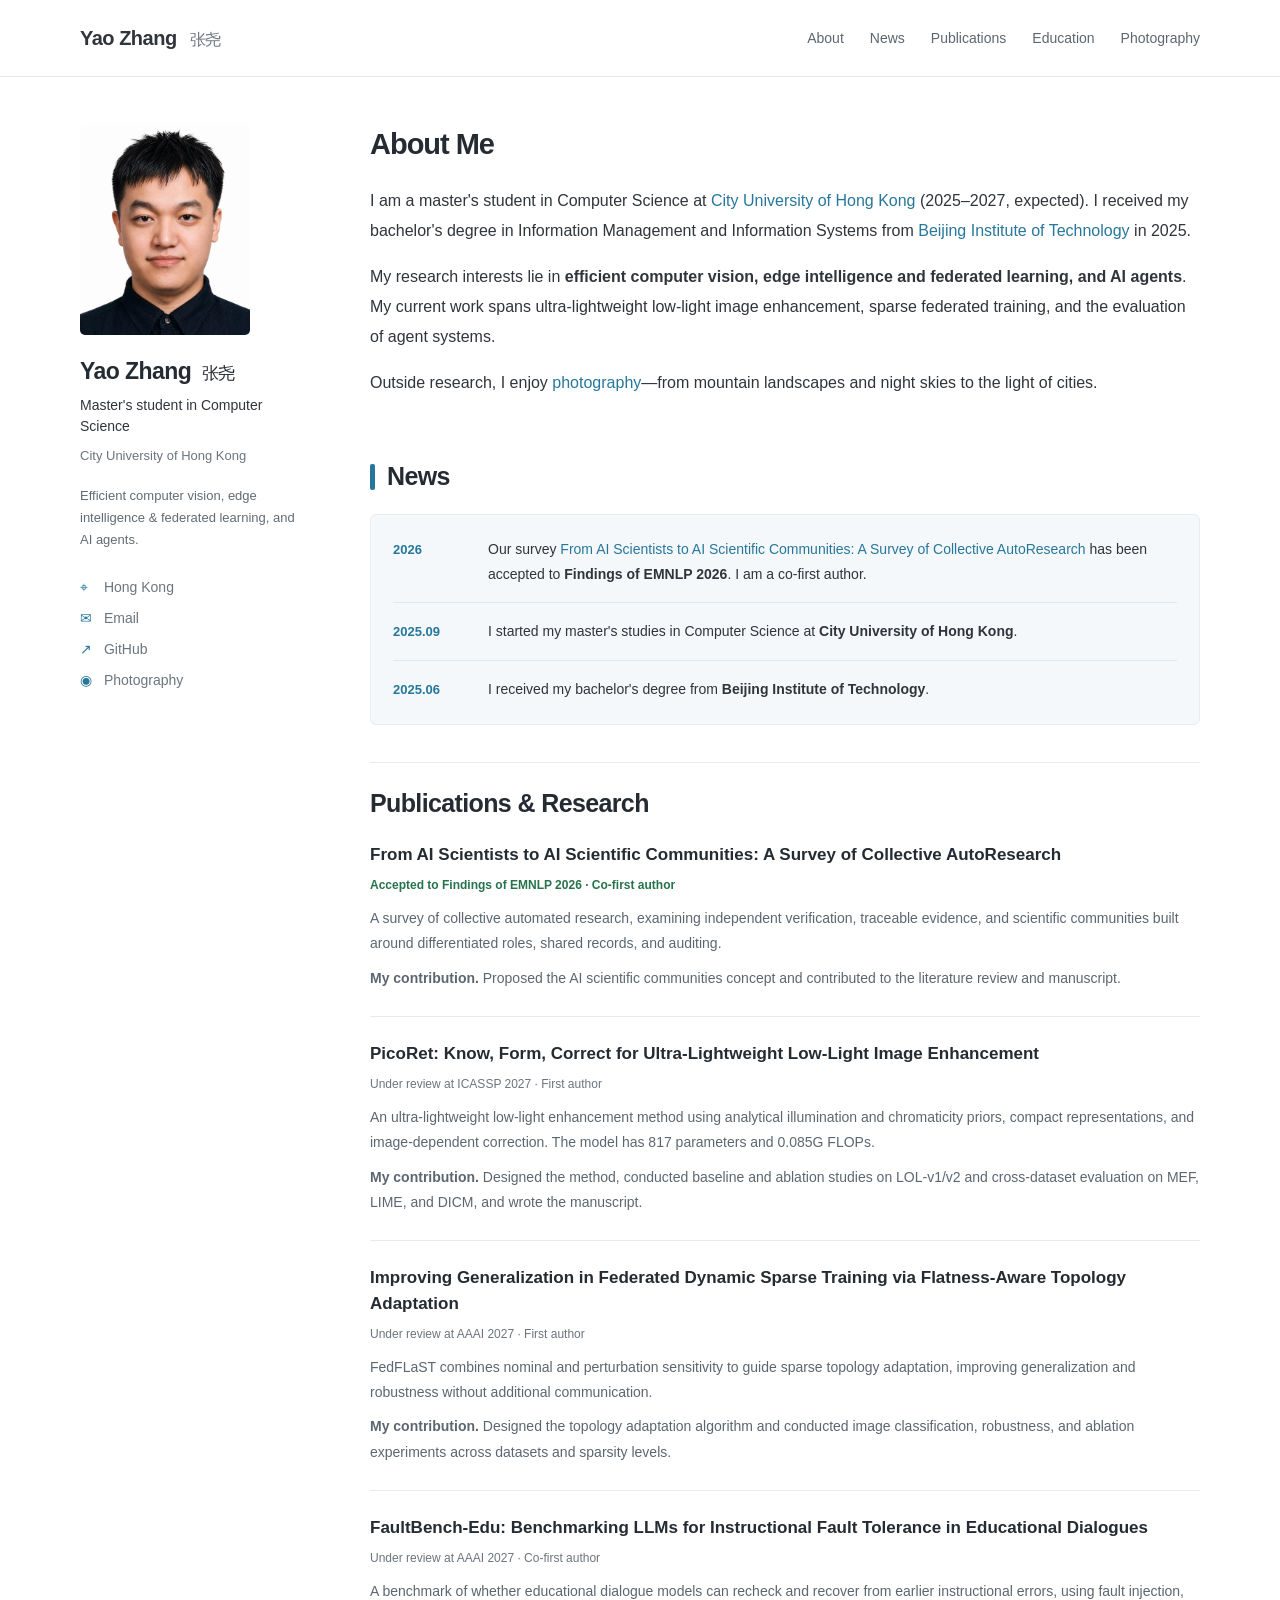
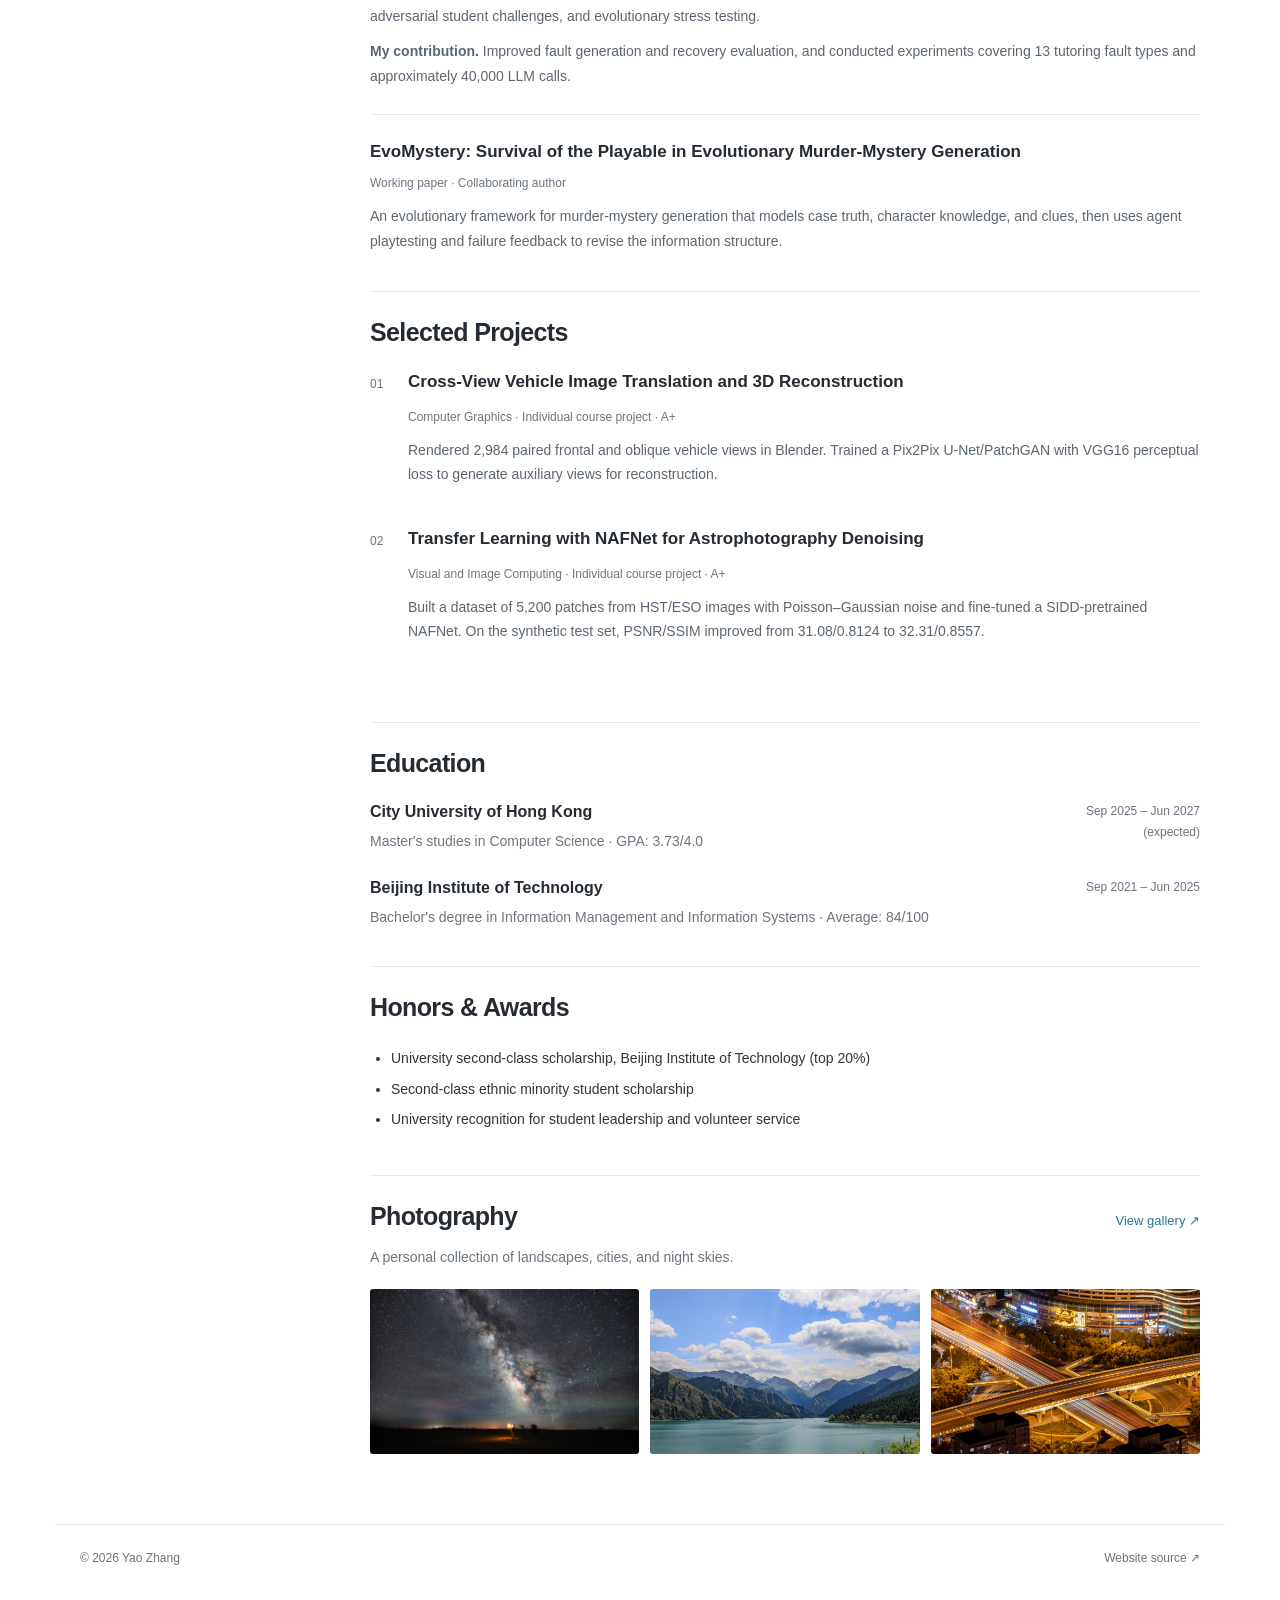
==== index.html @ 2f16b5ec "Add prominent News and academic sidebar layout, replace CV with social photography links" ====
<!DOCTYPE html>
<html lang="en">
<head>
  <meta charset="utf-8">
  <meta name="viewport" content="width=device-width,initial-scale=1">
  <meta name="description" content="Yao Zhang, master's student in Computer Science at City University of Hong Kong. Efficient computer vision, federated learning, and AI agents.">
  <meta name="theme-color" content="#ffffff">
  <title>Homepage · Yao Zhang</title>
  <link rel="icon" href="./assets/favicon.svg" type="image/svg+xml">
  <link rel="stylesheet" href="./assets/css/academic.css">
</head>
<body>
<a class="skip" href="#main">Skip to content</a>
<header class="site-header"><div class="header-inner"><a class="brand" href="./">Yao Zhang <span lang="zh-CN">张尧</span></a><nav aria-label="Main navigation"><a href="#about">About</a><a href="#news">News</a><a href="#publications">Publications</a><a href="#education">Education</a><a href="./photography/">Photography</a></nav></div></header>
<div class="academic-layout">
  <aside class="profile" aria-label="Personal information">
    <a href="./" aria-label="Yao Zhang homepage"><img class="portrait" src="./assets/yao-zhang.webp" alt="Yao Zhang" width="170" height="210"></a>
    <h2>Yao Zhang <span lang="zh-CN">张尧</span></h2>
    <p class="profile-role">Master's student in Computer Science</p>
    <p class="affiliation">City University of Hong Kong</p>
    <p class="profile-interests">Efficient computer vision, edge intelligence &amp; federated learning, and AI agents.</p>
    <ul class="profile-links"><li><span aria-hidden="true">⌖</span> Hong Kong</li><li><a href="mailto:yzhang7755-c@my.cityu.edu.hk"><span aria-hidden="true">✉</span> Email</a></li><li><a href="https://github.com/Chris-yz888"><span aria-hidden="true">↗</span> GitHub</a></li><li><a href="./photography/"><span aria-hidden="true">◉</span> Photography</a></li></ul>
  </aside>
  <main id="main"><section id="about" class="about-section"><h1>About Me</h1>
<p>I am a master's student in Computer Science at <a href="https://www.cityu.edu.hk/">City University of Hong Kong</a> (2025–2027, expected). I received my bachelor's degree in Information Management and Information Systems from <a href="https://english.bit.edu.cn/">Beijing Institute of Technology</a> in 2025.</p>
<p>My research interests lie in <strong>efficient computer vision, edge intelligence and federated learning, and AI agents</strong>. My current work spans ultra-lightweight low-light image enhancement, sparse federated training, and the evaluation of agent systems.</p>
<p>Outside research, I enjoy <a href="./photography/">photography</a>—from mountain landscapes and night skies to the light of cities.</p></section><section id="news" class="content-section news-section" aria-labelledby="news-title">
<h2 id="news-title">News</h2>
<ul class="news-list">
  <li><span class="news-date">2026</span><p>Our survey <a href="#collective-autoresearch">From AI Scientists to AI Scientific Communities: A Survey of Collective AutoResearch</a> has been accepted to <strong>Findings of EMNLP 2026</strong>. I am a co-first author.</p></li>
  <li><time class="news-date" datetime="2025-09">2025.09</time><p>I started my master's studies in Computer Science at <strong>City University of Hong Kong</strong>.</p></li>
  <li><time class="news-date" datetime="2025-06">2025.06</time><p>I received my bachelor's degree from <strong>Beijing Institute of Technology</strong>.</p></li>
</ul></section><section id="publications" class="content-section"><h2>Publications &amp; Research</h2><article class="publication" id="collective-autoresearch"><div><h3>From AI Scientists to AI Scientific Communities: A Survey of Collective AutoResearch</h3><small class="publication-status accepted">Accepted to Findings of EMNLP 2026 · Co-first author</small><p>A survey of collective automated research, examining independent verification, traceable evidence, and scientific communities built around differentiated roles, shared records, and auditing.</p><p><strong>My contribution.</strong> Proposed the AI scientific communities concept and contributed to the literature review and manuscript.</p></div></article><article class="publication"><div><h3>PicoRet: Know, Form, Correct for Ultra-Lightweight Low-Light Image Enhancement</h3><small class="publication-status">Under review at ICASSP 2027 · First author</small><p>An ultra-lightweight low-light enhancement method using analytical illumination and chromaticity priors, compact representations, and image-dependent correction. The model has 817 parameters and 0.085G FLOPs.</p><p><strong>My contribution.</strong> Designed the method, conducted baseline and ablation studies on LOL-v1/v2 and cross-dataset evaluation on MEF, LIME, and DICM, and wrote the manuscript.</p></div></article><article class="publication"><div><h3>Improving Generalization in Federated Dynamic Sparse Training via Flatness-Aware Topology Adaptation</h3><small class="publication-status">Under review at AAAI 2027 · First author</small><p>FedFLaST combines nominal and perturbation sensitivity to guide sparse topology adaptation, improving generalization and robustness without additional communication.</p><p><strong>My contribution.</strong> Designed the topology adaptation algorithm and conducted image classification, robustness, and ablation experiments across datasets and sparsity levels.</p></div></article><article class="publication"><div><h3>FaultBench-Edu: Benchmarking LLMs for Instructional Fault Tolerance in Educational Dialogues</h3><small class="publication-status">Under review at AAAI 2027 · Co-first author</small><p>A benchmark of whether educational dialogue models can recheck and recover from earlier instructional errors, using fault injection, adversarial student challenges, and evolutionary stress testing.</p><p><strong>My contribution.</strong> Improved fault generation and recovery evaluation, and conducted experiments covering 13 tutoring fault types and approximately 40,000 LLM calls.</p></div></article><article class="publication"><div><h3>EvoMystery: Survival of the Playable in Evolutionary Murder-Mystery Generation</h3><small class="publication-status">Working paper · Collaborating author</small><p>An evolutionary framework for murder-mystery generation that models case truth, character knowledge, and clues, then uses agent playtesting and failure feedback to revise the information structure.</p></div></article></section><section id="projects" class="content-section"><h2>Selected Projects</h2><article class="project"><span class="project-index">01</span><div><h3>Cross-View Vehicle Image Translation and 3D Reconstruction</h3><small>Computer Graphics · Individual course project · A+</small><p>Rendered 2,984 paired frontal and oblique vehicle views in Blender. Trained a Pix2Pix U-Net/PatchGAN with VGG16 perceptual loss to generate auxiliary views for reconstruction.</p></div></article><article class="project"><span class="project-index">02</span><div><h3>Transfer Learning with NAFNet for Astrophotography Denoising</h3><small>Visual and Image Computing · Individual course project · A+</small><p>Built a dataset of 5,200 patches from HST/ESO images with Poisson–Gaussian noise and fine-tuned a SIDD-pretrained NAFNet. On the synthetic test set, PSNR/SSIM improved from 31.08/0.8124 to 32.31/0.8557.</p></div></article></section><section id="education" class="content-section"><h2>Education</h2>
<div class="education-entry"><div><h3>City University of Hong Kong</h3><p>Master's studies in Computer Science · GPA: 3.73/4.0</p></div><span>Sep 2025 – Jun 2027<br>(expected)</span></div>
<div class="education-entry"><div><h3>Beijing Institute of Technology</h3><p>Bachelor's degree in Information Management and Information Systems · Average: 84/100</p></div><span>Sep 2021 – Jun 2025</span></div></section>
<section id="honors" class="content-section"><h2>Honors &amp; Awards</h2><ul class="plain-list"><li>University second-class scholarship, Beijing Institute of Technology (top 20%)</li><li>Second-class ethnic minority student scholarship</li><li>University recognition for student leadership and volunteer service</li></ul></section><section class="content-section"><div class="section-heading"><h2>Photography</h2><a href="./photography/">View gallery ↗</a></div><p>A personal collection of landscapes, cities, and night skies.</p><div class="photo-preview"><a href="./photography/"><img src="./assets/photos/selected-01.webp" alt="Milky Way above a dark landscape" loading="lazy"></a><a href="./photography/"><img src="./assets/photos/selected-02.webp" alt="An alpine lake beneath mountain peaks" loading="lazy"></a><a href="./photography/"><img src="./assets/photos/selected-03.webp" alt="Illuminated roads through the city" loading="lazy"></a></div></section></main>
</div>
<footer class="footer"><span>© <span id="year">2026</span> Yao Zhang</span><a href="https://github.com/Chris-yz888/Chris-yz888.github.io">Website source ↗</a></footer>
<script src="./assets/js/main.js" defer></script>
</body></html>
---- assets/css/academic.css ----
:root{--ink:#30343b;--muted:#6c747d;--accent:#26779b;--line:#e7e9ec;--soft:#f5f8fa;--max:1170px}
*{box-sizing:border-box}html{scroll-behavior:smooth;scroll-padding-top:100px}body{margin:0;background:#fff;color:var(--ink);font:16px/1.75 -apple-system,BlinkMacSystemFont,"Segoe UI",Arial,"Microsoft YaHei",sans-serif}a{color:var(--accent);text-decoration:none}a:hover{text-decoration:underline}img{display:block;max-width:100%}button{font:inherit}h1,h2,h3{line-height:1.35;color:#252b32}p{margin:0 0 17px}h1{font-size:29px;letter-spacing:-.035em;margin:0 0 22px}h2{font-size:25px;letter-spacing:-.025em;margin:0 0 21px}h3{font-size:17px;margin:0 0 8px}section[id],article[id]{scroll-margin-top:100px}
.site-header{position:sticky;top:0;z-index:20;background:#fffffff5;border-bottom:1px solid var(--line);backdrop-filter:blur(10px)}.header-inner{max-width:var(--max);margin:auto;min-height:76px;display:flex;align-items:center;justify-content:space-between;gap:24px;padding:12px 25px}.brand{font-size:20px;font-weight:700;letter-spacing:-.025em;color:var(--ink);white-space:nowrap}.brand span{margin-left:8px;font-size:16px;font-weight:400;color:var(--muted)}nav{display:flex;gap:26px;flex-wrap:wrap}nav a{font-size:14px;color:#5e6670;padding:5px 0}nav a:hover,nav a[aria-current]{color:var(--accent)}
.academic-layout{max-width:var(--max);display:grid;grid-template-columns:225px minmax(0,1fr);gap:65px;margin:auto;padding:48px 25px 70px}.profile{align-self:start;position:sticky;top:113px;font-size:14px}.portrait{width:170px;height:210px;object-fit:cover;object-position:center;border-radius:5px;margin-bottom:21px}.profile h2{font-size:23px;margin:0 0 8px}.profile h2 span{font-size:17px;font-weight:400;margin-left:5px}.profile-role{line-height:1.5;margin-bottom:9px}.affiliation{color:var(--muted);font-size:13px;line-height:1.55}.profile-interests{font-size:13px;line-height:1.7;color:#626b74;margin-top:19px}.profile-links{list-style:none;padding:0;margin:21px 0 0;line-height:2.2;color:var(--muted)}.profile-links a{color:inherit}.profile-links a:hover{color:var(--accent)}.profile-links span{display:inline-block;width:20px;color:var(--accent)}main{min-width:0}.about-section{padding-bottom:18px}.about-section p{font-size:16px;line-height:1.85}.content-section{margin-top:37px;padding-top:24px;border-top:1px solid var(--line)}
.news-section{margin-top:19px;border-top:0;padding-top:8px}.news-section h2{display:flex;align-items:center;gap:12px}.news-section h2:before{content:"";width:5px;height:26px;background:var(--accent);border-radius:2px}.news-list{list-style:none;padding:0;margin:0;background:var(--soft);border:1px solid #e7edf1;border-radius:6px;padding:6px 22px}.news-list li{display:grid;grid-template-columns:78px 1fr;gap:17px;padding:16px 0;border-bottom:1px solid #e1e8ed}.news-list li:last-child{border-bottom:0}.news-list p{margin:0;line-height:1.75;font-size:14px}.news-date{font-size:13px;font-weight:650;color:var(--accent);padding-top:2px;font-variant-numeric:tabular-nums}
.publication{padding:0 0 25px;margin:0 0 24px;border-bottom:1px solid var(--line)}.publication:last-child{border:0;margin-bottom:0;padding-bottom:0}.publication h3{font-size:17px;line-height:1.5;font-weight:650;margin-bottom:8px}.publication-status{display:block;font-size:12px;color:var(--muted);margin-bottom:10px}.publication-status.accepted{color:#26734b;font-weight:600}.publication p{font-size:14px;line-height:1.8;margin:0 0 9px;color:#5c6670}.publication p:last-child{margin-bottom:0}.project{padding:0 0 24px;display:grid;grid-template-columns:28px 1fr;gap:10px}.project-index{font-size:12px;color:var(--muted);padding-top:3px}.project small{font-size:12px;color:var(--muted)}.project p{margin-top:8px;font-size:14px;color:#5c6670}.education-entry{display:flex;justify-content:space-between;gap:25px;margin-bottom:24px}.education-entry h3{font-size:16px;margin-bottom:6px}.education-entry p{font-size:14px;color:var(--muted);margin:0}.education-entry>span{font-size:12px;white-space:nowrap;text-align:right;color:var(--muted)}.plain-list{padding-left:21px;font-size:14px}.plain-list li{padding-bottom:6px}.section-heading{display:flex;justify-content:space-between;gap:20px;align-items:baseline}.section-heading>a{font-size:13px;white-space:nowrap}.section-heading h2{margin-bottom:12px}.content-section>p{font-size:14px;color:var(--muted)}.photo-preview{display:grid;grid-template-columns:repeat(3,minmax(0,1fr));gap:11px;margin-top:19px}.photo-preview img{width:100%;height:165px;object-fit:cover;border-radius:3px}.photo-preview a:hover{opacity:.88}.footer{max-width:var(--max);margin:auto;padding:23px 25px 35px;border-top:1px solid var(--line);display:flex;justify-content:space-between;font-size:12px;color:var(--muted)}.footer a{color:inherit}
.eyebrow{font-size:11px!important;letter-spacing:.16em;color:var(--muted);font-weight:600;margin-bottom:14px}.social-profile{background:var(--soft);border:1px solid var(--line);border-radius:6px;padding:22px;margin:13px 0 28px}.social-profile h2{font-size:20px;margin:0 0 7px}.social-profile p{font-size:13px;color:var(--muted);margin-bottom:17px}.social-handles{display:flex;gap:12px;list-style:none;margin:0;padding:0;flex-wrap:wrap}.social-handles li{flex:1;min-width:135px;background:white;border:1px solid var(--line);border-radius:4px;padding:11px 13px;font-size:13px}.social-handles span{display:block;color:var(--muted);font-size:11px}.social-handles strong{font-weight:600}.social-handles a{display:block}.gallery-note{font-size:12px;color:var(--muted);margin-bottom:20px}.masonry{columns:2 220px;column-gap:18px}.gallery-item{break-inside:avoid;display:inline-block;width:100%;vertical-align:top;margin:0 0 24px}.photo-open{border:0;padding:0;background:none;width:100%;cursor:zoom-in;text-align:left;position:relative;overflow:hidden;border-radius:3px}.photo-open img{width:100%;height:auto;transition:transform .25s}.photo-open:hover img{transform:scale(1.02)}.zoom-indicator{position:absolute;right:10px;top:10px;border-radius:50%;background:#ffffffe8;width:28px;height:28px;display:grid;place-items:center;opacity:0}.photo-open:hover .zoom-indicator,.photo-open:focus-visible .zoom-indicator{opacity:1}.gallery-item figcaption{display:flex;flex-direction:column;line-height:1.6;padding-top:6px}.gallery-item figcaption strong{font-size:12px;font-weight:600}.gallery-item figcaption span{font-size:10px;color:var(--muted)}.lightbox{border:0;border-radius:5px;background:#171a1d;padding:40px;max-width:min(96vw,1250px);max-height:95vh;color:#eee}.lightbox::backdrop{background:#0c0e0de8}.lightbox img{width:auto;max-width:100%;max-height:75vh;margin:auto;object-fit:contain}.lightbox-close{position:absolute;top:2px;right:12px;border:0;background:none;color:white;font-size:32px;cursor:pointer}.lightbox-caption{font-size:13px;text-align:center;margin:14px 0 0}.skip{position:absolute;left:-9999px;top:8px;background:white;padding:9px}.skip:focus{left:8px;z-index:50}:focus-visible{outline:2px solid var(--accent);outline-offset:4px}
@media(min-width:1400px){.academic-layout{gap:75px}}@media(max-width:900px){.academic-layout{grid-template-columns:190px minmax(0,1fr);gap:35px}.header-inner{gap:16px}nav{gap:17px}.portrait{width:155px;height:195px}.profile h2{font-size:21px}.profile h2 span{display:block;margin:5px 0 0}.photo-preview img{height:130px}}
@media(max-width:680px){html{scroll-padding-top:135px}.header-inner{padding:14px 20px;display:block}.brand{font-size:19px}nav{gap:18px;margin-top:10px;flex-wrap:nowrap;overflow-x:auto}nav a{font-size:12px;white-space:nowrap}.academic-layout{display:block;padding:27px 20px 45px}.profile{position:static;display:grid;grid-template-columns:95px 1fr;column-gap:19px;margin-bottom:32px;padding-bottom:23px;border-bottom:1px solid var(--line)}.profile>a{grid-column:1;grid-row:1/5}.portrait{width:95px;height:120px;margin:0}.profile h2{grid-column:2;font-size:21px;margin:0 0 4px}.profile h2 span{display:inline;margin-left:5px;font-size:15px}.profile-role{grid-column:2;font-size:12px;margin-bottom:5px}.affiliation{grid-column:2;font-size:12px;margin-bottom:6px}.profile-interests{grid-column:1/-1;margin:16px 0 0}.profile-links{grid-column:1/-1;display:flex;flex-wrap:wrap;gap:5px 18px;margin:12px 0 0;font-size:12px}.profile-links span{width:16px}h1{font-size:25px}h2{font-size:23px}.about-section p{font-size:15px}.news-list{padding:3px 15px}.news-list li{grid-template-columns:61px 1fr;gap:11px}.news-date{font-size:12px}.news-list p{font-size:13px}.content-section{margin-top:29px}.education-entry{display:block}.education-entry>span{display:block;text-align:left;margin-top:7px}.photo-preview{gap:7px}.photo-preview img{height:120px}.masonry{columns:2 135px;column-gap:11px}.gallery-item{margin-bottom:19px}.social-profile{padding:17px}.social-handles{gap:8px}.social-handles li{min-width:125px}.lightbox{padding:33px 10px 18px}.footer{margin:0 20px;padding:20px 0 28px;gap:16px;font-size:11px}}
.social-identity{display:flex;align-items:center;gap:16px;margin-bottom:20px}.social-identity img{width:64px;height:64px;border-radius:50%;border:1px solid var(--line)}.social-identity p{margin-bottom:0}.social-handles .account-id{font-size:11px;overflow-wrap:anywhere;margin:5px 0 12px;color:var(--muted)}.social-handles a{font-size:12px}.copy-account{display:block;background:none;border:0;border-bottom:1px dotted #a7b7c3;color:var(--muted);padding:0;margin-top:6px;cursor:pointer;font-size:11px}.copy-account:hover{color:var(--accent)}.social-profile .copy-status{margin:12px 0 0;font-size:12px;min-height:0}.copy-status:empty{display:none}
@media(prefers-reduced-motion:reduce){html{scroll-behavior:auto}*,*:before,*:after{transition:none!important}}
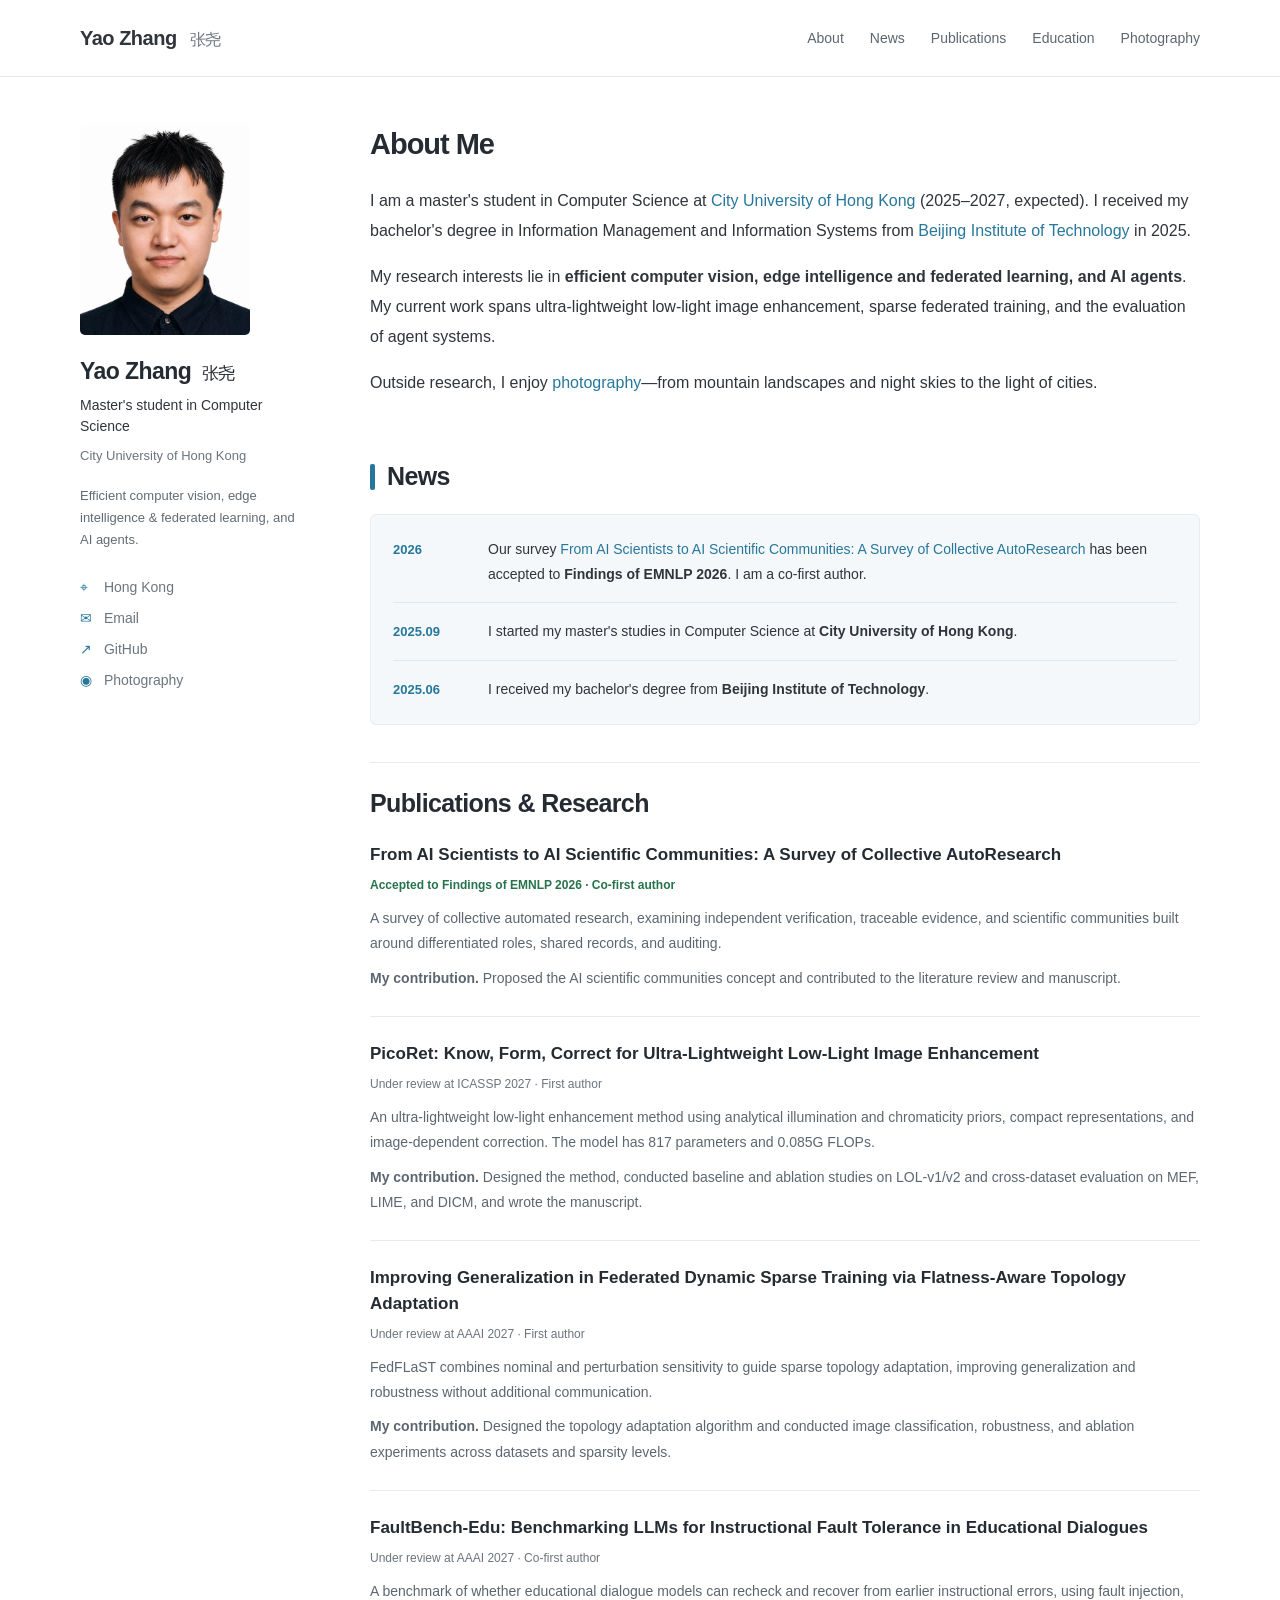
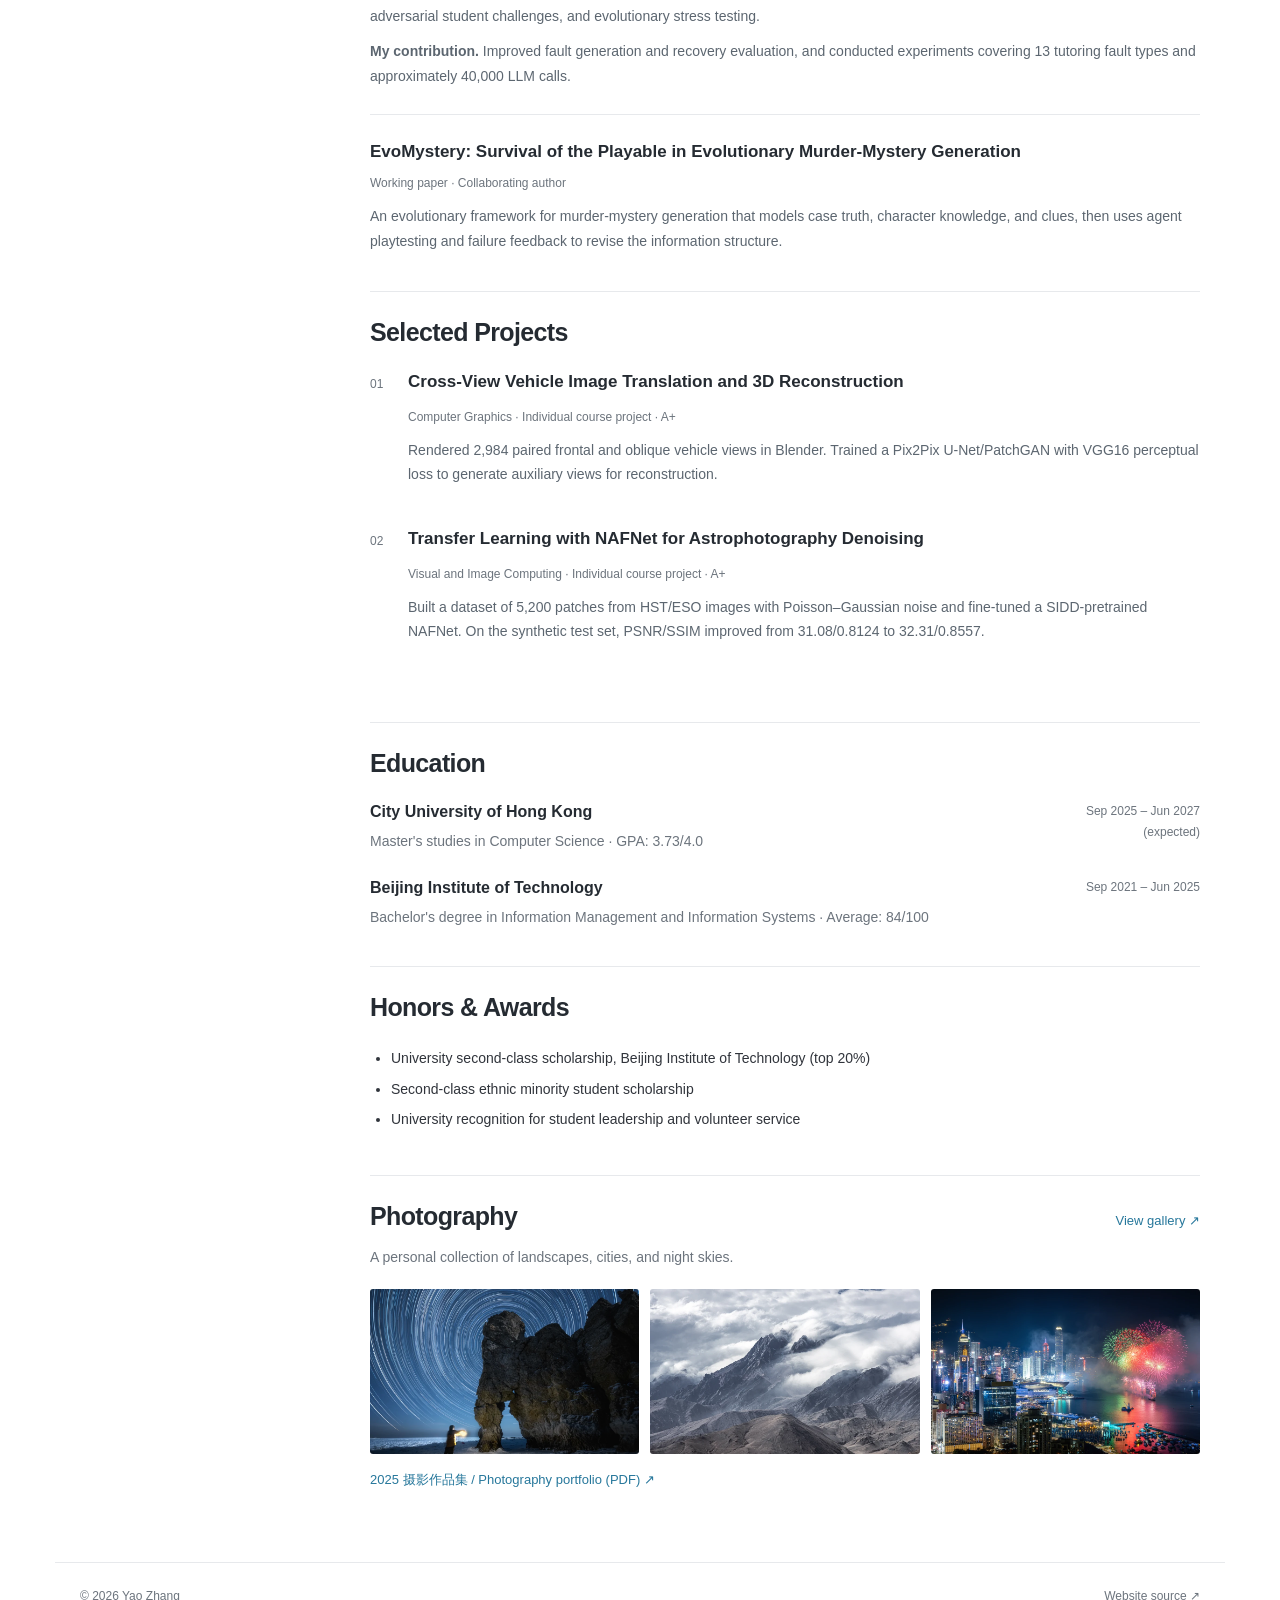
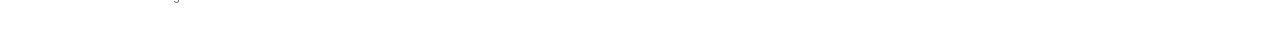
==== commit 68049e32: "Refresh photography with project collection, direct social logo links and 2025 portfolio" ====
--- a/index.html
+++ b/index.html
@@ -1,40 +1,41 @@
 <!DOCTYPE html>
+
 <html lang="en">
 <head>
-  <meta charset="utf-8">
-  <meta name="viewport" content="width=device-width,initial-scale=1">
-  <meta name="description" content="Yao Zhang, master's student in Computer Science at City University of Hong Kong. Efficient computer vision, federated learning, and AI agents.">
-  <meta name="theme-color" content="#ffffff">
-  <title>Homepage · Yao Zhang</title>
-  <link rel="icon" href="./assets/favicon.svg" type="image/svg+xml">
-  <link rel="stylesheet" href="./assets/css/academic.css">
+<meta charset="utf-8"/>
+<meta content="width=device-width,initial-scale=1" name="viewport"/>
+<meta content="Yao Zhang, master's student in Computer Science at City University of Hong Kong. Efficient computer vision, federated learning, and AI agents." name="description"/>
+<meta content="#ffffff" name="theme-color"/>
+<title>Homepage · Yao Zhang</title>
+<link href="./assets/favicon.svg" rel="icon" type="image/svg+xml"/>
+<link href="./assets/css/academic.css" rel="stylesheet"/>
 </head>
 <body>
 <a class="skip" href="#main">Skip to content</a>
 <header class="site-header"><div class="header-inner"><a class="brand" href="./">Yao Zhang <span lang="zh-CN">张尧</span></a><nav aria-label="Main navigation"><a href="#about">About</a><a href="#news">News</a><a href="#publications">Publications</a><a href="#education">Education</a><a href="./photography/">Photography</a></nav></div></header>
 <div class="academic-layout">
-  <aside class="profile" aria-label="Personal information">
-    <a href="./" aria-label="Yao Zhang homepage"><img class="portrait" src="./assets/yao-zhang.webp" alt="Yao Zhang" width="170" height="210"></a>
-    <h2>Yao Zhang <span lang="zh-CN">张尧</span></h2>
-    <p class="profile-role">Master's student in Computer Science</p>
-    <p class="affiliation">City University of Hong Kong</p>
-    <p class="profile-interests">Efficient computer vision, edge intelligence &amp; federated learning, and AI agents.</p>
-    <ul class="profile-links"><li><span aria-hidden="true">⌖</span> Hong Kong</li><li><a href="mailto:yzhang7755-c@my.cityu.edu.hk"><span aria-hidden="true">✉</span> Email</a></li><li><a href="https://github.com/Chris-yz888"><span aria-hidden="true">↗</span> GitHub</a></li><li><a href="./photography/"><span aria-hidden="true">◉</span> Photography</a></li></ul>
-  </aside>
-  <main id="main"><section id="about" class="about-section"><h1>About Me</h1>
+<aside aria-label="Personal information" class="profile">
+<a aria-label="Yao Zhang homepage" href="./"><img alt="Yao Zhang" class="portrait" height="210" src="./assets/yao-zhang.webp" width="170"/></a>
+<h2>Yao Zhang <span lang="zh-CN">张尧</span></h2>
+<p class="profile-role">Master's student in Computer Science</p>
+<p class="affiliation">City University of Hong Kong</p>
+<p class="profile-interests">Efficient computer vision, edge intelligence &amp; federated learning, and AI agents.</p>
+<ul class="profile-links"><li><span aria-hidden="true">⌖</span> Hong Kong</li><li><a href="mailto:yzhang7755-c@my.cityu.edu.hk"><span aria-hidden="true">✉</span> Email</a></li><li><a href="https://github.com/Chris-yz888"><span aria-hidden="true">↗</span> GitHub</a></li><li><a href="./photography/"><span aria-hidden="true">◉</span> Photography</a></li></ul>
+</aside>
+<main id="main"><section class="about-section" id="about"><h1>About Me</h1>
 <p>I am a master's student in Computer Science at <a href="https://www.cityu.edu.hk/">City University of Hong Kong</a> (2025–2027, expected). I received my bachelor's degree in Information Management and Information Systems from <a href="https://english.bit.edu.cn/">Beijing Institute of Technology</a> in 2025.</p>
 <p>My research interests lie in <strong>efficient computer vision, edge intelligence and federated learning, and AI agents</strong>. My current work spans ultra-lightweight low-light image enhancement, sparse federated training, and the evaluation of agent systems.</p>
-<p>Outside research, I enjoy <a href="./photography/">photography</a>—from mountain landscapes and night skies to the light of cities.</p></section><section id="news" class="content-section news-section" aria-labelledby="news-title">
+<p>Outside research, I enjoy <a href="./photography/">photography</a>—from mountain landscapes and night skies to the light of cities.</p></section><section aria-labelledby="news-title" class="content-section news-section" id="news">
 <h2 id="news-title">News</h2>
 <ul class="news-list">
-  <li><span class="news-date">2026</span><p>Our survey <a href="#collective-autoresearch">From AI Scientists to AI Scientific Communities: A Survey of Collective AutoResearch</a> has been accepted to <strong>Findings of EMNLP 2026</strong>. I am a co-first author.</p></li>
-  <li><time class="news-date" datetime="2025-09">2025.09</time><p>I started my master's studies in Computer Science at <strong>City University of Hong Kong</strong>.</p></li>
-  <li><time class="news-date" datetime="2025-06">2025.06</time><p>I received my bachelor's degree from <strong>Beijing Institute of Technology</strong>.</p></li>
-</ul></section><section id="publications" class="content-section"><h2>Publications &amp; Research</h2><article class="publication" id="collective-autoresearch"><div><h3>From AI Scientists to AI Scientific Communities: A Survey of Collective AutoResearch</h3><small class="publication-status accepted">Accepted to Findings of EMNLP 2026 · Co-first author</small><p>A survey of collective automated research, examining independent verification, traceable evidence, and scientific communities built around differentiated roles, shared records, and auditing.</p><p><strong>My contribution.</strong> Proposed the AI scientific communities concept and contributed to the literature review and manuscript.</p></div></article><article class="publication"><div><h3>PicoRet: Know, Form, Correct for Ultra-Lightweight Low-Light Image Enhancement</h3><small class="publication-status">Under review at ICASSP 2027 · First author</small><p>An ultra-lightweight low-light enhancement method using analytical illumination and chromaticity priors, compact representations, and image-dependent correction. The model has 817 parameters and 0.085G FLOPs.</p><p><strong>My contribution.</strong> Designed the method, conducted baseline and ablation studies on LOL-v1/v2 and cross-dataset evaluation on MEF, LIME, and DICM, and wrote the manuscript.</p></div></article><article class="publication"><div><h3>Improving Generalization in Federated Dynamic Sparse Training via Flatness-Aware Topology Adaptation</h3><small class="publication-status">Under review at AAAI 2027 · First author</small><p>FedFLaST combines nominal and perturbation sensitivity to guide sparse topology adaptation, improving generalization and robustness without additional communication.</p><p><strong>My contribution.</strong> Designed the topology adaptation algorithm and conducted image classification, robustness, and ablation experiments across datasets and sparsity levels.</p></div></article><article class="publication"><div><h3>FaultBench-Edu: Benchmarking LLMs for Instructional Fault Tolerance in Educational Dialogues</h3><small class="publication-status">Under review at AAAI 2027 · Co-first author</small><p>A benchmark of whether educational dialogue models can recheck and recover from earlier instructional errors, using fault injection, adversarial student challenges, and evolutionary stress testing.</p><p><strong>My contribution.</strong> Improved fault generation and recovery evaluation, and conducted experiments covering 13 tutoring fault types and approximately 40,000 LLM calls.</p></div></article><article class="publication"><div><h3>EvoMystery: Survival of the Playable in Evolutionary Murder-Mystery Generation</h3><small class="publication-status">Working paper · Collaborating author</small><p>An evolutionary framework for murder-mystery generation that models case truth, character knowledge, and clues, then uses agent playtesting and failure feedback to revise the information structure.</p></div></article></section><section id="projects" class="content-section"><h2>Selected Projects</h2><article class="project"><span class="project-index">01</span><div><h3>Cross-View Vehicle Image Translation and 3D Reconstruction</h3><small>Computer Graphics · Individual course project · A+</small><p>Rendered 2,984 paired frontal and oblique vehicle views in Blender. Trained a Pix2Pix U-Net/PatchGAN with VGG16 perceptual loss to generate auxiliary views for reconstruction.</p></div></article><article class="project"><span class="project-index">02</span><div><h3>Transfer Learning with NAFNet for Astrophotography Denoising</h3><small>Visual and Image Computing · Individual course project · A+</small><p>Built a dataset of 5,200 patches from HST/ESO images with Poisson–Gaussian noise and fine-tuned a SIDD-pretrained NAFNet. On the synthetic test set, PSNR/SSIM improved from 31.08/0.8124 to 32.31/0.8557.</p></div></article></section><section id="education" class="content-section"><h2>Education</h2>
-<div class="education-entry"><div><h3>City University of Hong Kong</h3><p>Master's studies in Computer Science · GPA: 3.73/4.0</p></div><span>Sep 2025 – Jun 2027<br>(expected)</span></div>
+<li><span class="news-date">2026</span><p>Our survey <a href="#collective-autoresearch">From AI Scientists to AI Scientific Communities: A Survey of Collective AutoResearch</a> has been accepted to <strong>Findings of EMNLP 2026</strong>. I am a co-first author.</p></li>
+<li><time class="news-date" datetime="2025-09">2025.09</time><p>I started my master's studies in Computer Science at <strong>City University of Hong Kong</strong>.</p></li>
+<li><time class="news-date" datetime="2025-06">2025.06</time><p>I received my bachelor's degree from <strong>Beijing Institute of Technology</strong>.</p></li>
+</ul></section><section class="content-section" id="publications"><h2>Publications &amp; Research</h2><article class="publication" id="collective-autoresearch"><div><h3>From AI Scientists to AI Scientific Communities: A Survey of Collective AutoResearch</h3><small class="publication-status accepted">Accepted to Findings of EMNLP 2026 · Co-first author</small><p>A survey of collective automated research, examining independent verification, traceable evidence, and scientific communities built around differentiated roles, shared records, and auditing.</p><p><strong>My contribution.</strong> Proposed the AI scientific communities concept and contributed to the literature review and manuscript.</p></div></article><article class="publication"><div><h3>PicoRet: Know, Form, Correct for Ultra-Lightweight Low-Light Image Enhancement</h3><small class="publication-status">Under review at ICASSP 2027 · First author</small><p>An ultra-lightweight low-light enhancement method using analytical illumination and chromaticity priors, compact representations, and image-dependent correction. The model has 817 parameters and 0.085G FLOPs.</p><p><strong>My contribution.</strong> Designed the method, conducted baseline and ablation studies on LOL-v1/v2 and cross-dataset evaluation on MEF, LIME, and DICM, and wrote the manuscript.</p></div></article><article class="publication"><div><h3>Improving Generalization in Federated Dynamic Sparse Training via Flatness-Aware Topology Adaptation</h3><small class="publication-status">Under review at AAAI 2027 · First author</small><p>FedFLaST combines nominal and perturbation sensitivity to guide sparse topology adaptation, improving generalization and robustness without additional communication.</p><p><strong>My contribution.</strong> Designed the topology adaptation algorithm and conducted image classification, robustness, and ablation experiments across datasets and sparsity levels.</p></div></article><article class="publication"><div><h3>FaultBench-Edu: Benchmarking LLMs for Instructional Fault Tolerance in Educational Dialogues</h3><small class="publication-status">Under review at AAAI 2027 · Co-first author</small><p>A benchmark of whether educational dialogue models can recheck and recover from earlier instructional errors, using fault injection, adversarial student challenges, and evolutionary stress testing.</p><p><strong>My contribution.</strong> Improved fault generation and recovery evaluation, and conducted experiments covering 13 tutoring fault types and approximately 40,000 LLM calls.</p></div></article><article class="publication"><div><h3>EvoMystery: Survival of the Playable in Evolutionary Murder-Mystery Generation</h3><small class="publication-status">Working paper · Collaborating author</small><p>An evolutionary framework for murder-mystery generation that models case truth, character knowledge, and clues, then uses agent playtesting and failure feedback to revise the information structure.</p></div></article></section><section class="content-section" id="projects"><h2>Selected Projects</h2><article class="project"><span class="project-index">01</span><div><h3>Cross-View Vehicle Image Translation and 3D Reconstruction</h3><small>Computer Graphics · Individual course project · A+</small><p>Rendered 2,984 paired frontal and oblique vehicle views in Blender. Trained a Pix2Pix U-Net/PatchGAN with VGG16 perceptual loss to generate auxiliary views for reconstruction.</p></div></article><article class="project"><span class="project-index">02</span><div><h3>Transfer Learning with NAFNet for Astrophotography Denoising</h3><small>Visual and Image Computing · Individual course project · A+</small><p>Built a dataset of 5,200 patches from HST/ESO images with Poisson–Gaussian noise and fine-tuned a SIDD-pretrained NAFNet. On the synthetic test set, PSNR/SSIM improved from 31.08/0.8124 to 32.31/0.8557.</p></div></article></section><section class="content-section" id="education"><h2>Education</h2>
+<div class="education-entry"><div><h3>City University of Hong Kong</h3><p>Master's studies in Computer Science · GPA: 3.73/4.0</p></div><span>Sep 2025 – Jun 2027<br/>(expected)</span></div>
 <div class="education-entry"><div><h3>Beijing Institute of Technology</h3><p>Bachelor's degree in Information Management and Information Systems · Average: 84/100</p></div><span>Sep 2021 – Jun 2025</span></div></section>
-<section id="honors" class="content-section"><h2>Honors &amp; Awards</h2><ul class="plain-list"><li>University second-class scholarship, Beijing Institute of Technology (top 20%)</li><li>Second-class ethnic minority student scholarship</li><li>University recognition for student leadership and volunteer service</li></ul></section><section class="content-section"><div class="section-heading"><h2>Photography</h2><a href="./photography/">View gallery ↗</a></div><p>A personal collection of landscapes, cities, and night skies.</p><div class="photo-preview"><a href="./photography/"><img src="./assets/photos/selected-01.webp" alt="Milky Way above a dark landscape" loading="lazy"></a><a href="./photography/"><img src="./assets/photos/selected-02.webp" alt="An alpine lake beneath mountain peaks" loading="lazy"></a><a href="./photography/"><img src="./assets/photos/selected-03.webp" alt="Illuminated roads through the city" loading="lazy"></a></div></section></main>
+<section class="content-section" id="honors"><h2>Honors &amp; Awards</h2><ul class="plain-list"><li>University second-class scholarship, Beijing Institute of Technology (top 20%)</li><li>Second-class ethnic minority student scholarship</li><li>University recognition for student leadership and volunteer service</li></ul></section><section class="content-section"><div class="section-heading"><h2>Photography</h2><a href="./photography/">View gallery ↗</a></div><p>A personal collection of landscapes, cities, and night skies.</p><div class="photo-preview"><a href="./photography/"><img alt="Star trails above a rock formation and a photographer" loading="lazy" src="./assets/photos/project-02-thumb.webp"/></a><a href="./photography/"><img alt="Clouds winding between sharp mountain peaks" loading="lazy" src="./assets/photos/project-04-thumb.webp"/></a><a href="./photography/"><img alt="Fireworks lighting up the city waterfront" loading="lazy" src="./assets/photos/project-06-thumb.webp"/></a></div><p class="portfolio-home"><a href="./assets/Yao-Zhang-Photography-2025.pdf" rel="noopener noreferrer" target="_blank">2025 摄影作品集 / Photography portfolio (PDF) ↗</a></p></section></main>
 </div>
 <footer class="footer"><span>© <span id="year">2026</span> Yao Zhang</span><a href="https://github.com/Chris-yz888/Chris-yz888.github.io">Website source ↗</a></footer>
-<script src="./assets/js/main.js" defer></script>
+<script defer="" src="./assets/js/main.js"></script>
 </body></html>
--- a/assets/css/academic.css
+++ b/assets/css/academic.css
@@ -8,4 +8,6 @@
 @media(min-width:1400px){.academic-layout{gap:75px}}@media(max-width:900px){.academic-layout{grid-template-columns:190px minmax(0,1fr);gap:35px}.header-inner{gap:16px}nav{gap:17px}.portrait{width:155px;height:195px}.profile h2{font-size:21px}.profile h2 span{display:block;margin:5px 0 0}.photo-preview img{height:130px}}
 @media(max-width:680px){html{scroll-padding-top:135px}.header-inner{padding:14px 20px;display:block}.brand{font-size:19px}nav{gap:18px;margin-top:10px;flex-wrap:nowrap;overflow-x:auto}nav a{font-size:12px;white-space:nowrap}.academic-layout{display:block;padding:27px 20px 45px}.profile{position:static;display:grid;grid-template-columns:95px 1fr;column-gap:19px;margin-bottom:32px;padding-bottom:23px;border-bottom:1px solid var(--line)}.profile>a{grid-column:1;grid-row:1/5}.portrait{width:95px;height:120px;margin:0}.profile h2{grid-column:2;font-size:21px;margin:0 0 4px}.profile h2 span{display:inline;margin-left:5px;font-size:15px}.profile-role{grid-column:2;font-size:12px;margin-bottom:5px}.affiliation{grid-column:2;font-size:12px;margin-bottom:6px}.profile-interests{grid-column:1/-1;margin:16px 0 0}.profile-links{grid-column:1/-1;display:flex;flex-wrap:wrap;gap:5px 18px;margin:12px 0 0;font-size:12px}.profile-links span{width:16px}h1{font-size:25px}h2{font-size:23px}.about-section p{font-size:15px}.news-list{padding:3px 15px}.news-list li{grid-template-columns:61px 1fr;gap:11px}.news-date{font-size:12px}.news-list p{font-size:13px}.content-section{margin-top:29px}.education-entry{display:block}.education-entry>span{display:block;text-align:left;margin-top:7px}.photo-preview{gap:7px}.photo-preview img{height:120px}.masonry{columns:2 135px;column-gap:11px}.gallery-item{margin-bottom:19px}.social-profile{padding:17px}.social-handles{gap:8px}.social-handles li{min-width:125px}.lightbox{padding:33px 10px 18px}.footer{margin:0 20px;padding:20px 0 28px;gap:16px;font-size:11px}}
 .social-identity{display:flex;align-items:center;gap:16px;margin-bottom:20px}.social-identity img{width:64px;height:64px;border-radius:50%;border:1px solid var(--line)}.social-identity p{margin-bottom:0}.social-handles .account-id{font-size:11px;overflow-wrap:anywhere;margin:5px 0 12px;color:var(--muted)}.social-handles a{font-size:12px}.copy-account{display:block;background:none;border:0;border-bottom:1px dotted #a7b7c3;color:var(--muted);padding:0;margin-top:6px;cursor:pointer;font-size:11px}.copy-account:hover{color:var(--accent)}.social-profile .copy-status{margin:12px 0 0;font-size:12px;min-height:0}.copy-status:empty{display:none}
+.social-platform-links{display:flex;flex-wrap:wrap;gap:12px}.social-platform-links>a{display:flex;align-items:center;gap:11px;flex:1;min-width:155px;padding:14px 16px;background:white;border:1px solid var(--line);border-radius:5px;color:var(--ink);font-size:14px;transition:border-color .2s,background .2s}.social-platform-links>a:hover{border-color:#bdcbd5;background:#fbfdff;text-decoration:none}.social-platform-links img{width:25px;height:25px;object-fit:contain}.external-arrow{margin-left:auto;color:var(--muted);font-size:16px}.portfolio-link{display:inline-flex;align-items:center;gap:12px;padding:14px 19px;margin:7px 0 15px;border:1px solid #cbdbe5;border-radius:5px;background:var(--soft)}.portfolio-link:hover{background:#eaf2f7;text-decoration:none}.portfolio-link>span{display:flex;flex-direction:column;gap:2px}.portfolio-link strong{font-size:15px;font-weight:600}.portfolio-link>span>span{font-size:11px;color:var(--muted)}.portfolio-home{margin:15px 0 0!important;font-size:13px!important}
+@media(max-width:680px){.social-platform-links{gap:8px}.social-platform-links>a{min-width:125px;padding:12px;font-size:13px}.social-platform-links img{width:23px;height:23px}.portfolio-link{margin-bottom:5px}}
 @media(prefers-reduced-motion:reduce){html{scroll-behavior:auto}*,*:before,*:after{transition:none!important}}
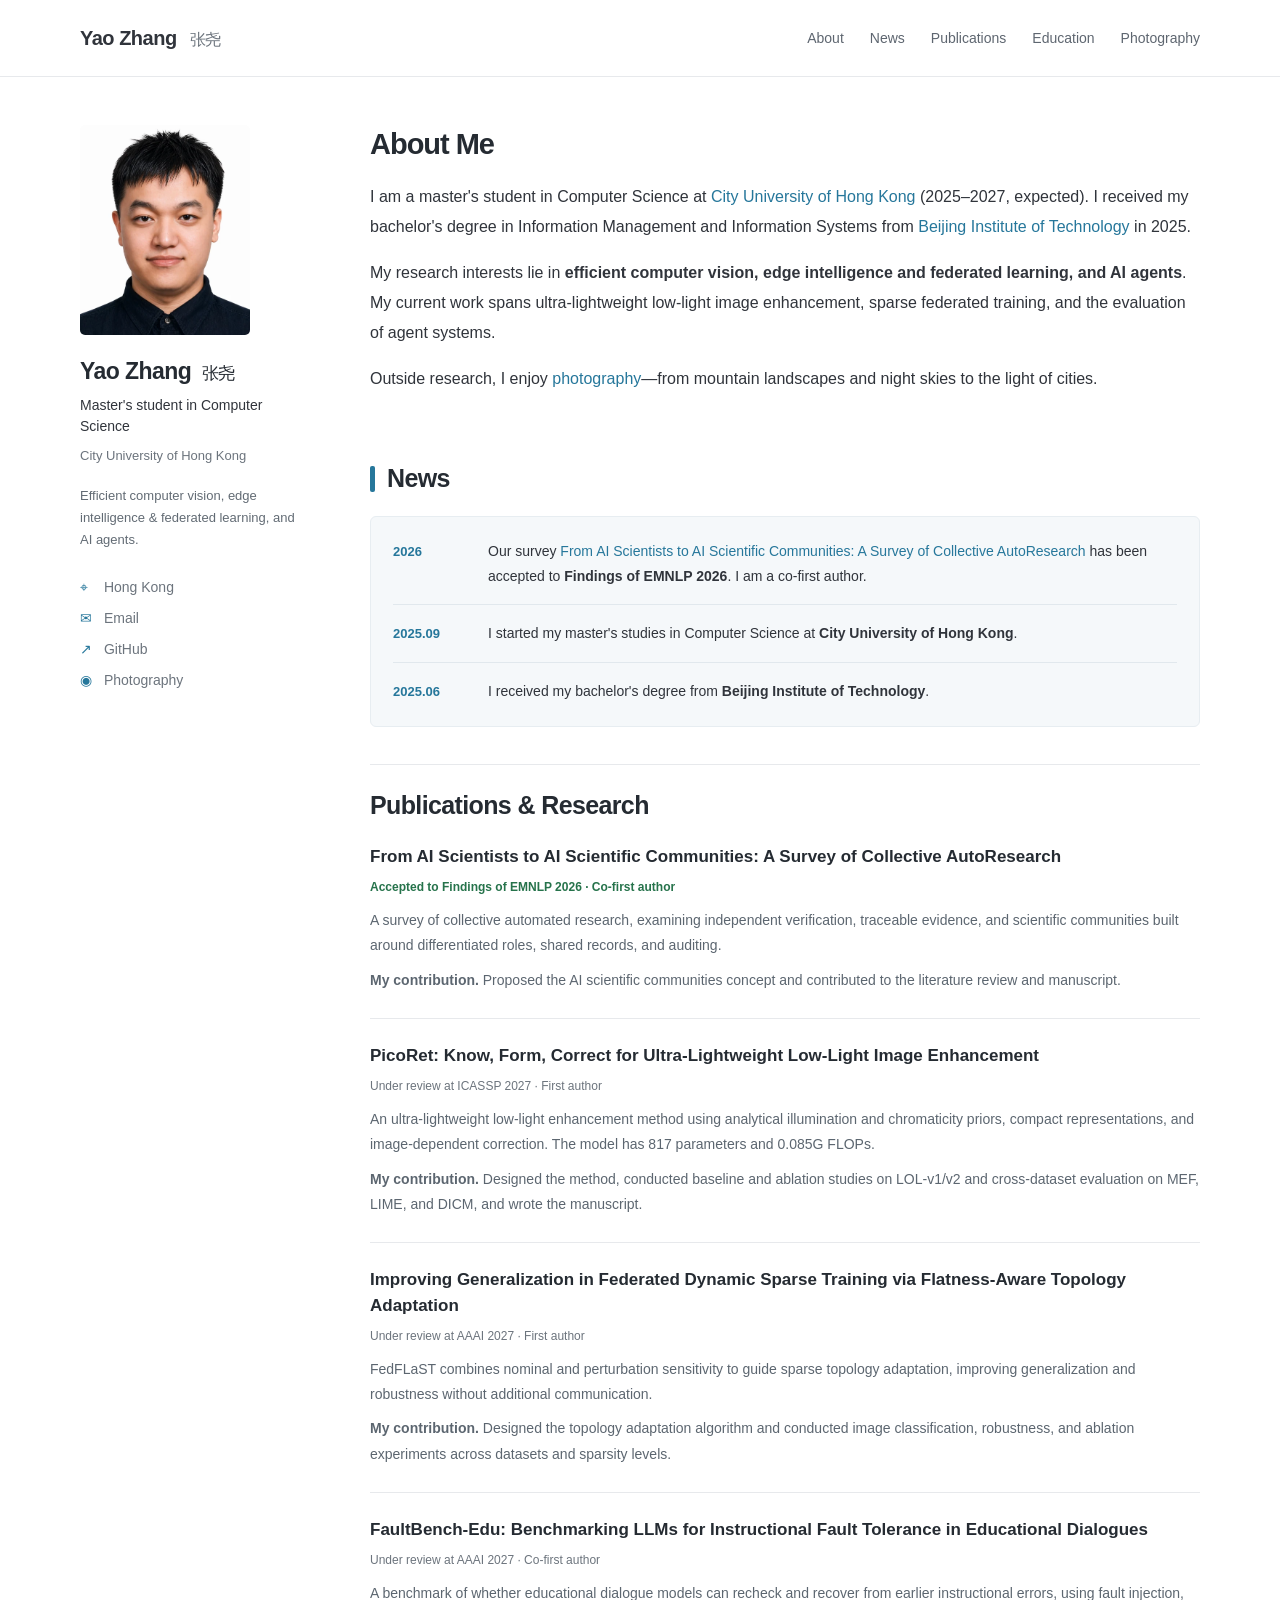
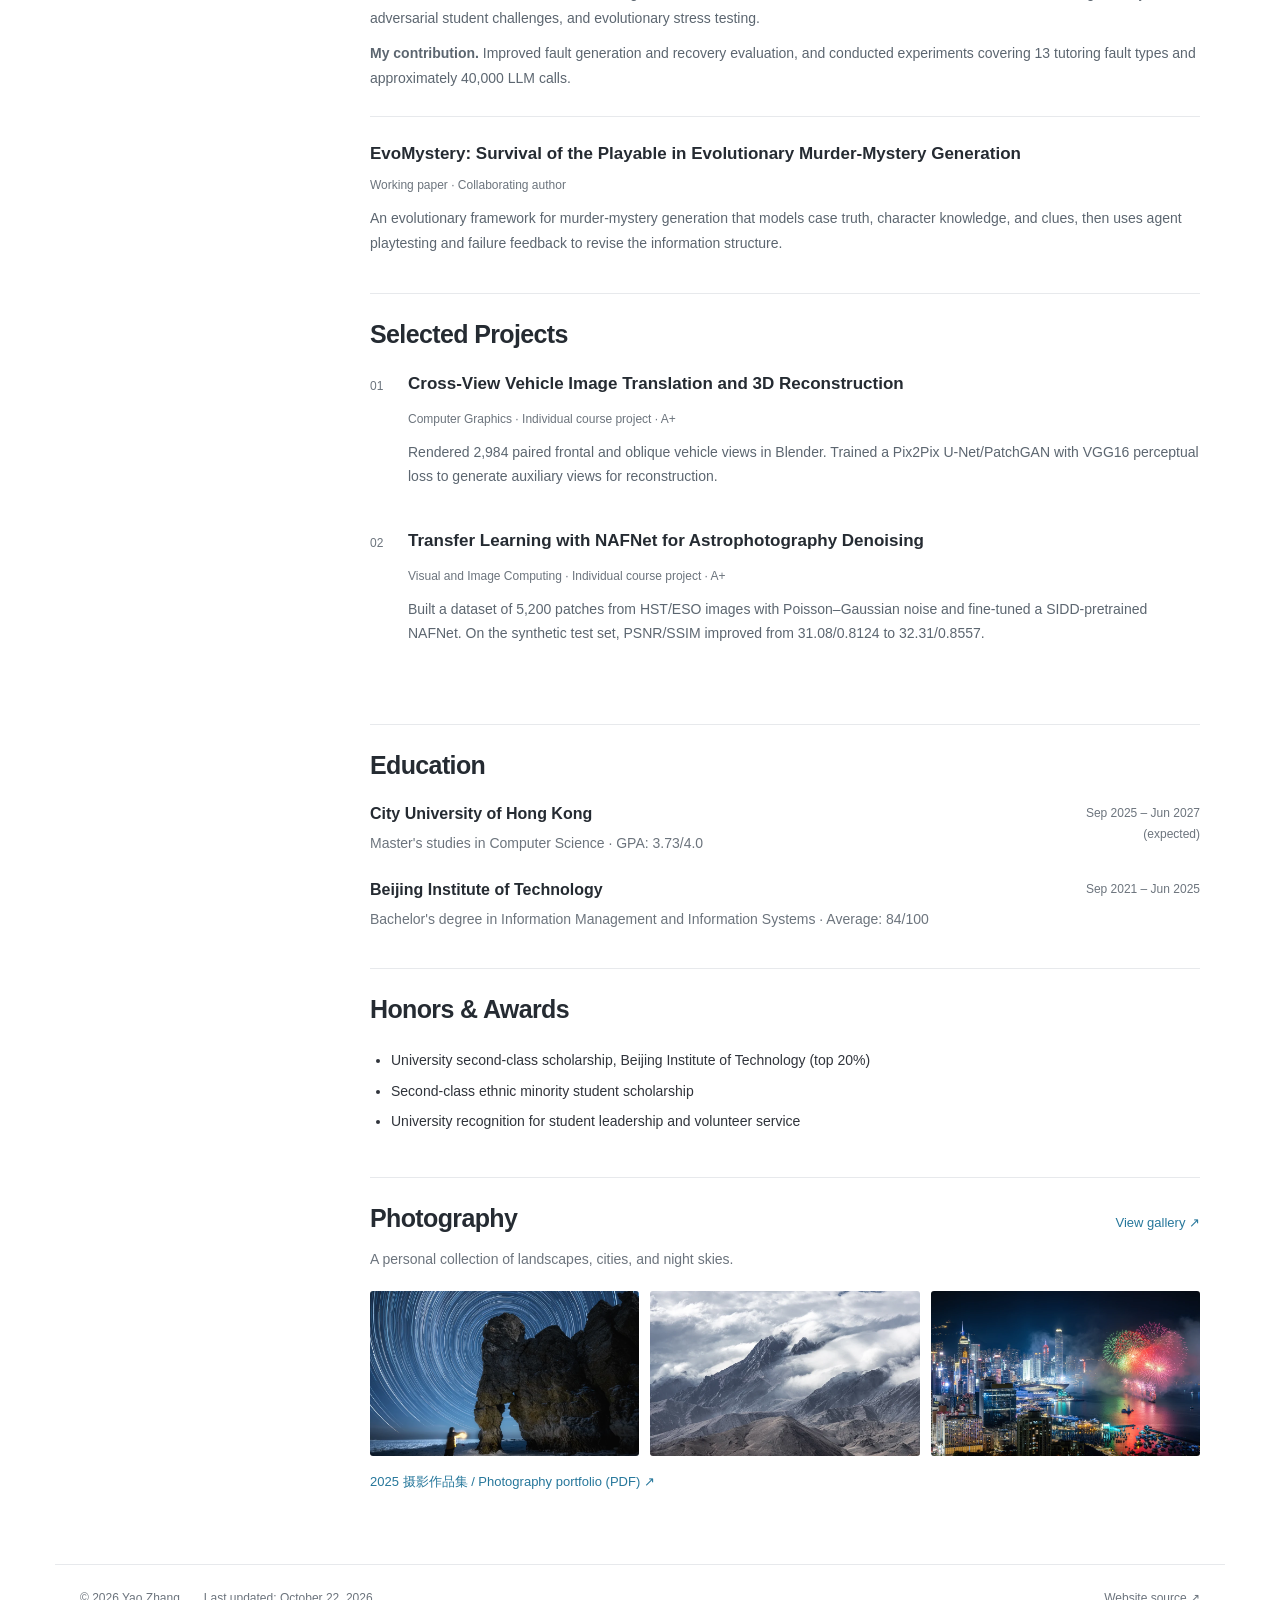
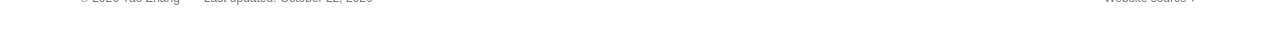
==== commit 75f15206: "Sync expanded photo collection and simplify intro with update dates" ====
--- a/index.html
+++ b/index.html
@@ -8,7 +8,7 @@
 <meta content="#ffffff" name="theme-color"/>
 <title>Homepage · Yao Zhang</title>
 <link href="./assets/favicon.svg" rel="icon" type="image/svg+xml"/>
-<link href="./assets/css/academic.css" rel="stylesheet"/>
+<link href="./assets/css/academic.css?v=20261022-collection" rel="stylesheet"/>
 </head>
 <body>
 <a class="skip" href="#main">Skip to content</a>
@@ -22,7 +22,7 @@
 <p class="profile-interests">Efficient computer vision, edge intelligence &amp; federated learning, and AI agents.</p>
 <ul class="profile-links"><li><span aria-hidden="true">⌖</span> Hong Kong</li><li><a href="mailto:yzhang7755-c@my.cityu.edu.hk"><span aria-hidden="true">✉</span> Email</a></li><li><a href="https://github.com/Chris-yz888"><span aria-hidden="true">↗</span> GitHub</a></li><li><a href="./photography/"><span aria-hidden="true">◉</span> Photography</a></li></ul>
 </aside>
-<main id="main"><section class="about-section" id="about"><h1>About Me</h1>
+<main id="main"><section class="academic-intro" id="about"><h1>About Me</h1>
 <p>I am a master's student in Computer Science at <a href="https://www.cityu.edu.hk/">City University of Hong Kong</a> (2025–2027, expected). I received my bachelor's degree in Information Management and Information Systems from <a href="https://english.bit.edu.cn/">Beijing Institute of Technology</a> in 2025.</p>
 <p>My research interests lie in <strong>efficient computer vision, edge intelligence and federated learning, and AI agents</strong>. My current work spans ultra-lightweight low-light image enhancement, sparse federated training, and the evaluation of agent systems.</p>
 <p>Outside research, I enjoy <a href="./photography/">photography</a>—from mountain landscapes and night skies to the light of cities.</p></section><section aria-labelledby="news-title" class="content-section news-section" id="news">
@@ -34,8 +34,8 @@
 </ul></section><section class="content-section" id="publications"><h2>Publications &amp; Research</h2><article class="publication" id="collective-autoresearch"><div><h3>From AI Scientists to AI Scientific Communities: A Survey of Collective AutoResearch</h3><small class="publication-status accepted">Accepted to Findings of EMNLP 2026 · Co-first author</small><p>A survey of collective automated research, examining independent verification, traceable evidence, and scientific communities built around differentiated roles, shared records, and auditing.</p><p><strong>My contribution.</strong> Proposed the AI scientific communities concept and contributed to the literature review and manuscript.</p></div></article><article class="publication"><div><h3>PicoRet: Know, Form, Correct for Ultra-Lightweight Low-Light Image Enhancement</h3><small class="publication-status">Under review at ICASSP 2027 · First author</small><p>An ultra-lightweight low-light enhancement method using analytical illumination and chromaticity priors, compact representations, and image-dependent correction. The model has 817 parameters and 0.085G FLOPs.</p><p><strong>My contribution.</strong> Designed the method, conducted baseline and ablation studies on LOL-v1/v2 and cross-dataset evaluation on MEF, LIME, and DICM, and wrote the manuscript.</p></div></article><article class="publication"><div><h3>Improving Generalization in Federated Dynamic Sparse Training via Flatness-Aware Topology Adaptation</h3><small class="publication-status">Under review at AAAI 2027 · First author</small><p>FedFLaST combines nominal and perturbation sensitivity to guide sparse topology adaptation, improving generalization and robustness without additional communication.</p><p><strong>My contribution.</strong> Designed the topology adaptation algorithm and conducted image classification, robustness, and ablation experiments across datasets and sparsity levels.</p></div></article><article class="publication"><div><h3>FaultBench-Edu: Benchmarking LLMs for Instructional Fault Tolerance in Educational Dialogues</h3><small class="publication-status">Under review at AAAI 2027 · Co-first author</small><p>A benchmark of whether educational dialogue models can recheck and recover from earlier instructional errors, using fault injection, adversarial student challenges, and evolutionary stress testing.</p><p><strong>My contribution.</strong> Improved fault generation and recovery evaluation, and conducted experiments covering 13 tutoring fault types and approximately 40,000 LLM calls.</p></div></article><article class="publication"><div><h3>EvoMystery: Survival of the Playable in Evolutionary Murder-Mystery Generation</h3><small class="publication-status">Working paper · Collaborating author</small><p>An evolutionary framework for murder-mystery generation that models case truth, character knowledge, and clues, then uses agent playtesting and failure feedback to revise the information structure.</p></div></article></section><section class="content-section" id="projects"><h2>Selected Projects</h2><article class="project"><span class="project-index">01</span><div><h3>Cross-View Vehicle Image Translation and 3D Reconstruction</h3><small>Computer Graphics · Individual course project · A+</small><p>Rendered 2,984 paired frontal and oblique vehicle views in Blender. Trained a Pix2Pix U-Net/PatchGAN with VGG16 perceptual loss to generate auxiliary views for reconstruction.</p></div></article><article class="project"><span class="project-index">02</span><div><h3>Transfer Learning with NAFNet for Astrophotography Denoising</h3><small>Visual and Image Computing · Individual course project · A+</small><p>Built a dataset of 5,200 patches from HST/ESO images with Poisson–Gaussian noise and fine-tuned a SIDD-pretrained NAFNet. On the synthetic test set, PSNR/SSIM improved from 31.08/0.8124 to 32.31/0.8557.</p></div></article></section><section class="content-section" id="education"><h2>Education</h2>
 <div class="education-entry"><div><h3>City University of Hong Kong</h3><p>Master's studies in Computer Science · GPA: 3.73/4.0</p></div><span>Sep 2025 – Jun 2027<br/>(expected)</span></div>
 <div class="education-entry"><div><h3>Beijing Institute of Technology</h3><p>Bachelor's degree in Information Management and Information Systems · Average: 84/100</p></div><span>Sep 2021 – Jun 2025</span></div></section>
-<section class="content-section" id="honors"><h2>Honors &amp; Awards</h2><ul class="plain-list"><li>University second-class scholarship, Beijing Institute of Technology (top 20%)</li><li>Second-class ethnic minority student scholarship</li><li>University recognition for student leadership and volunteer service</li></ul></section><section class="content-section"><div class="section-heading"><h2>Photography</h2><a href="./photography/">View gallery ↗</a></div><p>A personal collection of landscapes, cities, and night skies.</p><div class="photo-preview"><a href="./photography/"><img alt="Star trails above a rock formation and a photographer" loading="lazy" src="./assets/photos/project-02-thumb.webp"/></a><a href="./photography/"><img alt="Clouds winding between sharp mountain peaks" loading="lazy" src="./assets/photos/project-04-thumb.webp"/></a><a href="./photography/"><img alt="Fireworks lighting up the city waterfront" loading="lazy" src="./assets/photos/project-06-thumb.webp"/></a></div><p class="portfolio-home"><a href="./assets/Yao-Zhang-Photography-2025.pdf" rel="noopener noreferrer" target="_blank">2025 摄影作品集 / Photography portfolio (PDF) ↗</a></p></section></main>
+<section class="content-section" id="honors"><h2>Honors &amp; Awards</h2><ul class="plain-list"><li>University second-class scholarship, Beijing Institute of Technology (top 20%)</li><li>Second-class ethnic minority student scholarship</li><li>University recognition for student leadership and volunteer service</li></ul></section><section class="content-section"><div class="section-heading"><h2>Photography</h2><a href="./photography/">View gallery ↗</a></div><p>A personal collection of landscapes, cities, and night skies.</p><div class="photo-preview"><a href="./photography/"><img alt="Star trails above a rock formation and a photographer" loading="lazy" src="./assets/photos/collection-1ac95fd38c33-thumb.webp"/></a><a href="./photography/"><img alt="Clouds winding between sharp mountain peaks" loading="lazy" src="./assets/photos/collection-117925407a28-thumb.webp"/></a><a href="./photography/"><img alt="Fireworks lighting up the city waterfront" loading="lazy" src="./assets/photos/collection-c876d3eb8f6c-thumb.webp"/></a></div><p class="portfolio-home"><a href="./assets/Yao-Zhang-Photography-2025.pdf" rel="noopener noreferrer" target="_blank">2025 摄影作品集 / Photography portfolio (PDF) ↗</a></p></section></main>
 </div>
-<footer class="footer"><span>© <span id="year">2026</span> Yao Zhang</span><a href="https://github.com/Chris-yz888/Chris-yz888.github.io">Website source ↗</a></footer>
+<footer class="footer"><span>© <span id="year">2026</span> Yao Zhang</span><span class="site-updated">Last updated: <time datetime="2026-10-22">October 22, 2026</time></span><a href="https://github.com/Chris-yz888/Chris-yz888.github.io">Website source ↗</a></footer>
 <script defer="" src="./assets/js/main.js"></script>
 </body></html>
--- a/assets/css/academic.css
+++ b/assets/css/academic.css
@@ -10,4 +10,6 @@
 .social-identity{display:flex;align-items:center;gap:16px;margin-bottom:20px}.social-identity img{width:64px;height:64px;border-radius:50%;border:1px solid var(--line)}.social-identity p{margin-bottom:0}.social-handles .account-id{font-size:11px;overflow-wrap:anywhere;margin:5px 0 12px;color:var(--muted)}.social-handles a{font-size:12px}.copy-account{display:block;background:none;border:0;border-bottom:1px dotted #a7b7c3;color:var(--muted);padding:0;margin-top:6px;cursor:pointer;font-size:11px}.copy-account:hover{color:var(--accent)}.social-profile .copy-status{margin:12px 0 0;font-size:12px;min-height:0}.copy-status:empty{display:none}
 .social-platform-links{display:flex;flex-wrap:wrap;gap:12px}.social-platform-links>a{display:flex;align-items:center;gap:11px;flex:1;min-width:155px;padding:14px 16px;background:white;border:1px solid var(--line);border-radius:5px;color:var(--ink);font-size:14px;transition:border-color .2s,background .2s}.social-platform-links>a:hover{border-color:#bdcbd5;background:#fbfdff;text-decoration:none}.social-platform-links img{width:25px;height:25px;object-fit:contain}.external-arrow{margin-left:auto;color:var(--muted);font-size:16px}.portfolio-link{display:inline-flex;align-items:center;gap:12px;padding:14px 19px;margin:7px 0 15px;border:1px solid #cbdbe5;border-radius:5px;background:var(--soft)}.portfolio-link:hover{background:#eaf2f7;text-decoration:none}.portfolio-link>span{display:flex;flex-direction:column;gap:2px}.portfolio-link strong{font-size:15px;font-weight:600}.portfolio-link>span>span{font-size:11px;color:var(--muted)}.portfolio-home{margin:15px 0 0!important;font-size:13px!important}
 @media(max-width:680px){.social-platform-links{gap:8px}.social-platform-links>a{min-width:125px;padding:12px;font-size:13px}.social-platform-links img{width:23px;height:23px}.portfolio-link{margin-bottom:5px}}
+.academic-intro,.photo-introduction{display:block;float:none;padding:0 0 24px;background:transparent;border:0;border-radius:0}.academic-intro>h1,.photo-introduction>h1{display:block;margin:0 0 18px;width:auto}.academic-intro>p,.photo-introduction>p{display:block;float:none;width:auto;max-width:100%;margin:0 0 17px;line-height:1.85}.photo-introduction>p{color:#5c6670}.photo-introduction .portfolio-line{margin-top:23px;font-size:14px}.portfolio-updated{display:block;margin-top:5px;color:var(--muted);font-size:12px}.footer{flex-wrap:wrap;gap:8px 24px;align-items:baseline}.site-updated{color:var(--muted);font-size:12px}.footer>a{margin-left:auto}
+@media(max-width:680px){.footer{display:flex;flex-direction:column;align-items:flex-start;gap:5px}.footer>a{margin-left:0}.photo-introduction{padding-bottom:12px}.academic-intro>p{font-size:15px}}
 @media(prefers-reduced-motion:reduce){html{scroll-behavior:auto}*,*:before,*:after{transition:none!important}}
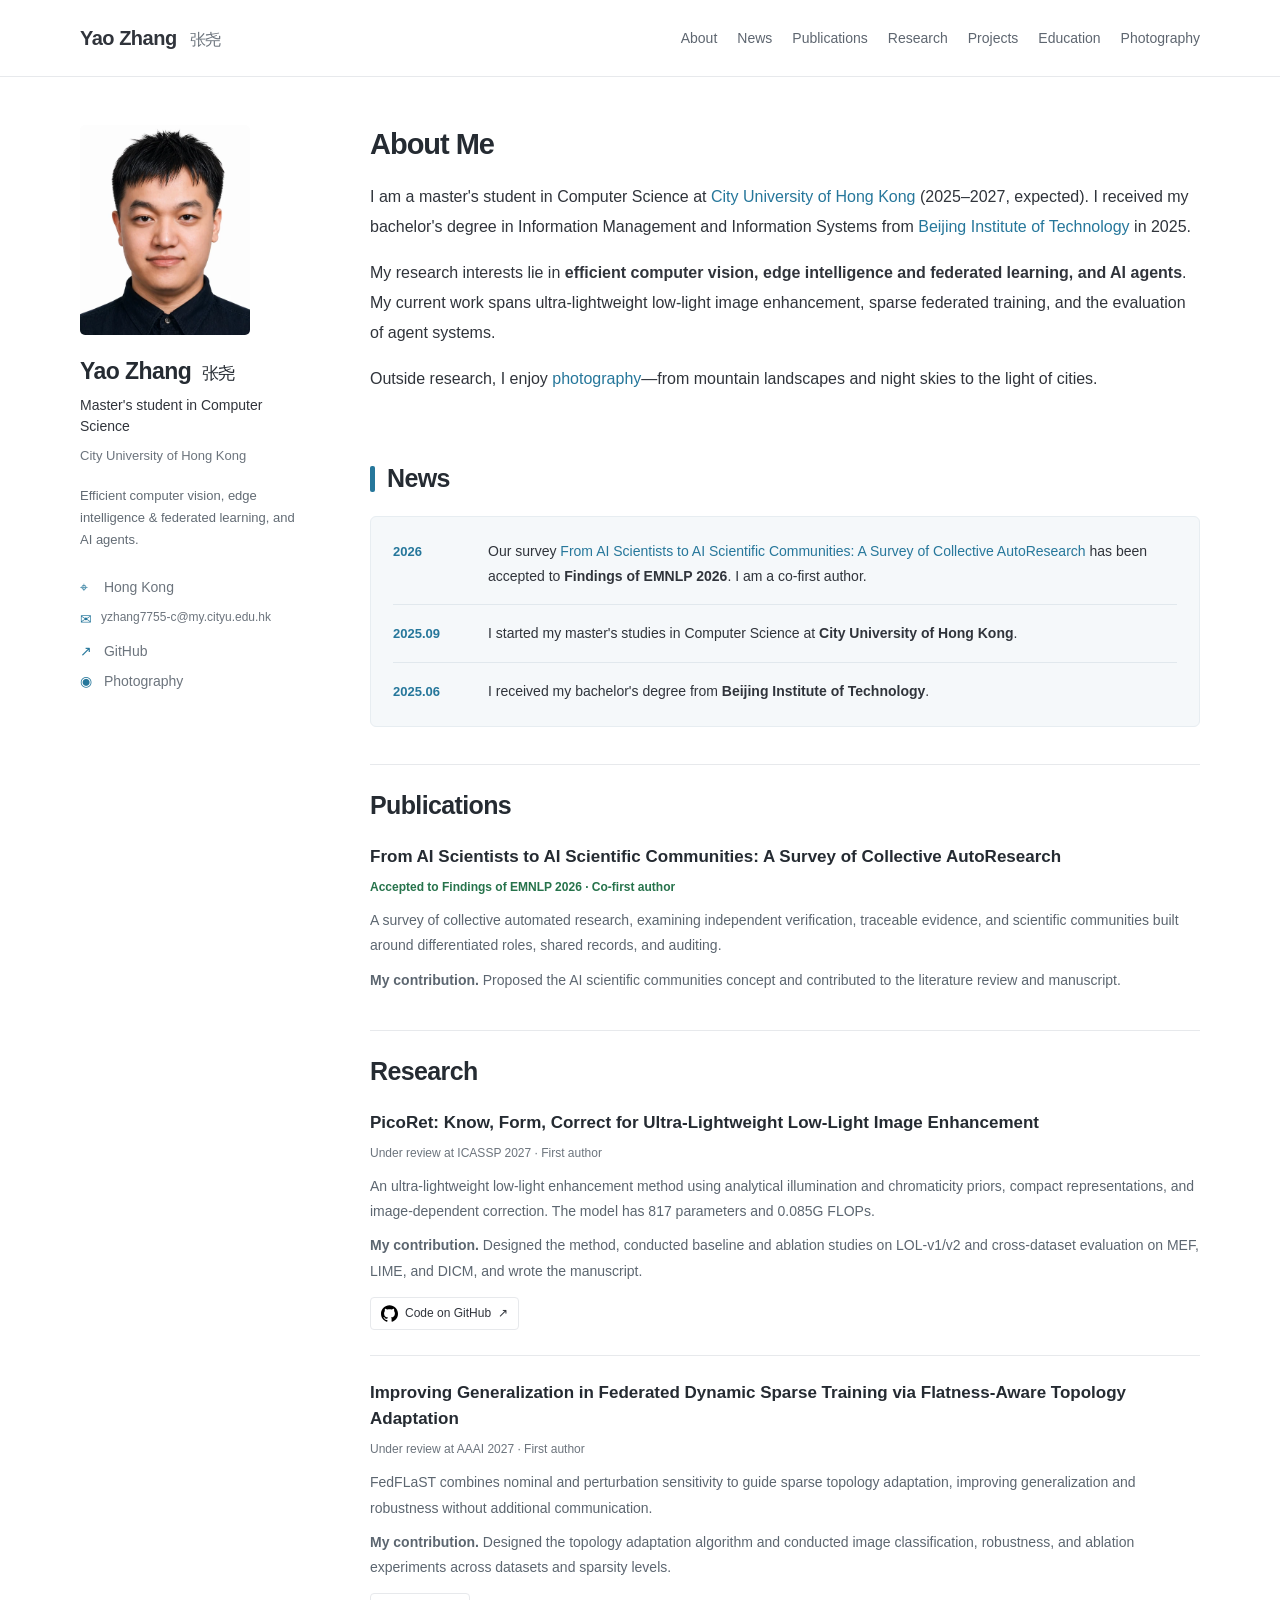
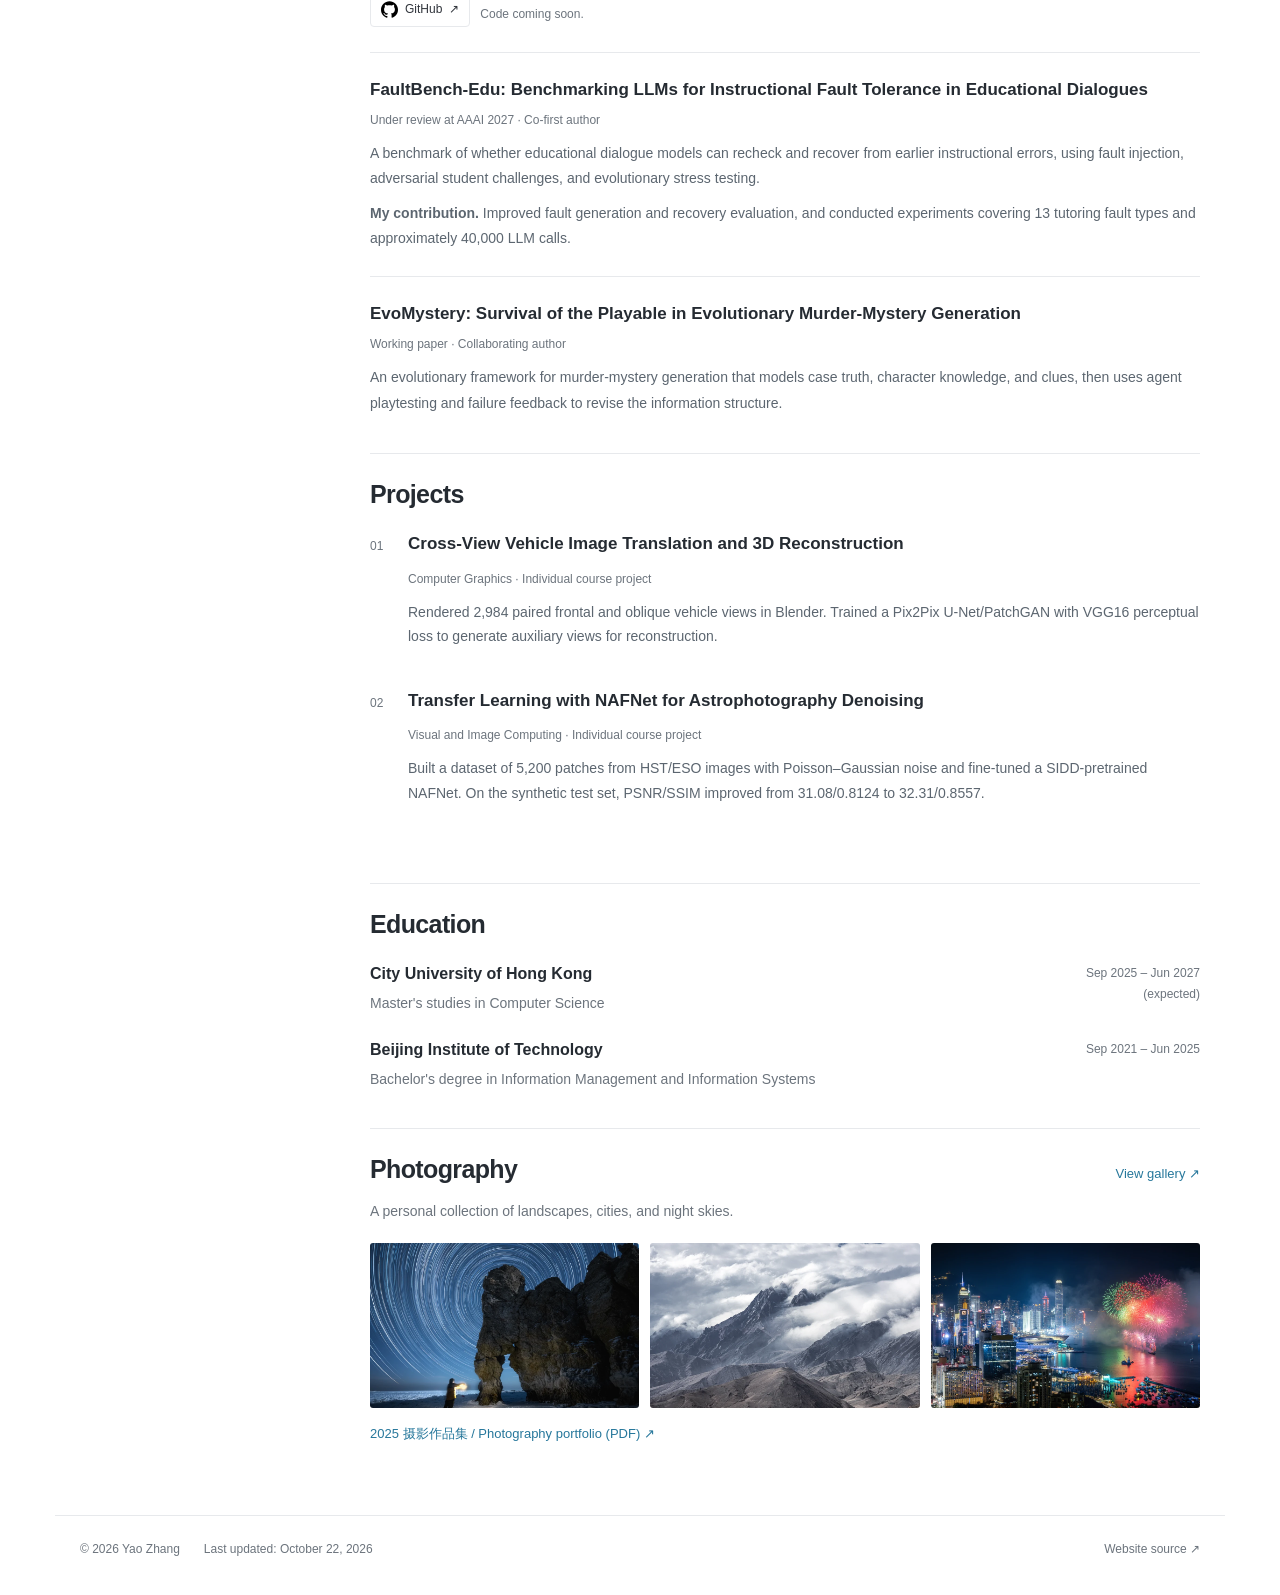
==== commit 821b47be: "Remove personal grades and awards, separate research and projects, and link repositories" ====
--- a/index.html
+++ b/index.html
@@ -8,11 +8,11 @@
 <meta content="#ffffff" name="theme-color"/>
 <title>Homepage · Yao Zhang</title>
 <link href="./assets/favicon.svg" rel="icon" type="image/svg+xml"/>
-<link href="./assets/css/academic.css?v=20261022-collection" rel="stylesheet"/>
+<link href="./assets/css/academic.css?v=20261022-academic" rel="stylesheet"/>
 </head>
 <body>
 <a class="skip" href="#main">Skip to content</a>
-<header class="site-header"><div class="header-inner"><a class="brand" href="./">Yao Zhang <span lang="zh-CN">张尧</span></a><nav aria-label="Main navigation"><a href="#about">About</a><a href="#news">News</a><a href="#publications">Publications</a><a href="#education">Education</a><a href="./photography/">Photography</a></nav></div></header>
+<header class="site-header"><div class="header-inner"><a class="brand" href="./">Yao Zhang <span lang="zh-CN">张尧</span></a><nav aria-label="Main navigation"><a href="#about">About</a><a href="#news">News</a><a href="#publications">Publications</a><a href="#research">Research</a><a href="#projects">Projects</a><a href="#education">Education</a><a href="./photography/">Photography</a></nav></div></header>
 <div class="academic-layout">
 <aside aria-label="Personal information" class="profile">
 <a aria-label="Yao Zhang homepage" href="./"><img alt="Yao Zhang" class="portrait" height="210" src="./assets/yao-zhang.webp" width="170"/></a>
@@ -20,7 +20,7 @@
 <p class="profile-role">Master's student in Computer Science</p>
 <p class="affiliation">City University of Hong Kong</p>
 <p class="profile-interests">Efficient computer vision, edge intelligence &amp; federated learning, and AI agents.</p>
-<ul class="profile-links"><li><span aria-hidden="true">⌖</span> Hong Kong</li><li><a href="mailto:yzhang7755-c@my.cityu.edu.hk"><span aria-hidden="true">✉</span> Email</a></li><li><a href="https://github.com/Chris-yz888"><span aria-hidden="true">↗</span> GitHub</a></li><li><a href="./photography/"><span aria-hidden="true">◉</span> Photography</a></li></ul>
+<ul class="profile-links"><li><span aria-hidden="true">⌖</span> Hong Kong</li><li><a class="profile-email" href="mailto:yzhang7755-c@my.cityu.edu.hk"><span aria-hidden="true" class="email-symbol">✉</span><span class="email-address">yzhang7755-c@my.cityu.edu.hk</span></a></li><li><a href="https://github.com/Chris-yz888"><span aria-hidden="true">↗</span> GitHub</a></li><li><a href="./photography/"><span aria-hidden="true">◉</span> Photography</a></li></ul>
 </aside>
 <main id="main"><section class="academic-intro" id="about"><h1>About Me</h1>
 <p>I am a master's student in Computer Science at <a href="https://www.cityu.edu.hk/">City University of Hong Kong</a> (2025–2027, expected). I received my bachelor's degree in Information Management and Information Systems from <a href="https://english.bit.edu.cn/">Beijing Institute of Technology</a> in 2025.</p>
@@ -31,10 +31,10 @@
 <li><span class="news-date">2026</span><p>Our survey <a href="#collective-autoresearch">From AI Scientists to AI Scientific Communities: A Survey of Collective AutoResearch</a> has been accepted to <strong>Findings of EMNLP 2026</strong>. I am a co-first author.</p></li>
 <li><time class="news-date" datetime="2025-09">2025.09</time><p>I started my master's studies in Computer Science at <strong>City University of Hong Kong</strong>.</p></li>
 <li><time class="news-date" datetime="2025-06">2025.06</time><p>I received my bachelor's degree from <strong>Beijing Institute of Technology</strong>.</p></li>
-</ul></section><section class="content-section" id="publications"><h2>Publications &amp; Research</h2><article class="publication" id="collective-autoresearch"><div><h3>From AI Scientists to AI Scientific Communities: A Survey of Collective AutoResearch</h3><small class="publication-status accepted">Accepted to Findings of EMNLP 2026 · Co-first author</small><p>A survey of collective automated research, examining independent verification, traceable evidence, and scientific communities built around differentiated roles, shared records, and auditing.</p><p><strong>My contribution.</strong> Proposed the AI scientific communities concept and contributed to the literature review and manuscript.</p></div></article><article class="publication"><div><h3>PicoRet: Know, Form, Correct for Ultra-Lightweight Low-Light Image Enhancement</h3><small class="publication-status">Under review at ICASSP 2027 · First author</small><p>An ultra-lightweight low-light enhancement method using analytical illumination and chromaticity priors, compact representations, and image-dependent correction. The model has 817 parameters and 0.085G FLOPs.</p><p><strong>My contribution.</strong> Designed the method, conducted baseline and ablation studies on LOL-v1/v2 and cross-dataset evaluation on MEF, LIME, and DICM, and wrote the manuscript.</p></div></article><article class="publication"><div><h3>Improving Generalization in Federated Dynamic Sparse Training via Flatness-Aware Topology Adaptation</h3><small class="publication-status">Under review at AAAI 2027 · First author</small><p>FedFLaST combines nominal and perturbation sensitivity to guide sparse topology adaptation, improving generalization and robustness without additional communication.</p><p><strong>My contribution.</strong> Designed the topology adaptation algorithm and conducted image classification, robustness, and ablation experiments across datasets and sparsity levels.</p></div></article><article class="publication"><div><h3>FaultBench-Edu: Benchmarking LLMs for Instructional Fault Tolerance in Educational Dialogues</h3><small class="publication-status">Under review at AAAI 2027 · Co-first author</small><p>A benchmark of whether educational dialogue models can recheck and recover from earlier instructional errors, using fault injection, adversarial student challenges, and evolutionary stress testing.</p><p><strong>My contribution.</strong> Improved fault generation and recovery evaluation, and conducted experiments covering 13 tutoring fault types and approximately 40,000 LLM calls.</p></div></article><article class="publication"><div><h3>EvoMystery: Survival of the Playable in Evolutionary Murder-Mystery Generation</h3><small class="publication-status">Working paper · Collaborating author</small><p>An evolutionary framework for murder-mystery generation that models case truth, character knowledge, and clues, then uses agent playtesting and failure feedback to revise the information structure.</p></div></article></section><section class="content-section" id="projects"><h2>Selected Projects</h2><article class="project"><span class="project-index">01</span><div><h3>Cross-View Vehicle Image Translation and 3D Reconstruction</h3><small>Computer Graphics · Individual course project · A+</small><p>Rendered 2,984 paired frontal and oblique vehicle views in Blender. Trained a Pix2Pix U-Net/PatchGAN with VGG16 perceptual loss to generate auxiliary views for reconstruction.</p></div></article><article class="project"><span class="project-index">02</span><div><h3>Transfer Learning with NAFNet for Astrophotography Denoising</h3><small>Visual and Image Computing · Individual course project · A+</small><p>Built a dataset of 5,200 patches from HST/ESO images with Poisson–Gaussian noise and fine-tuned a SIDD-pretrained NAFNet. On the synthetic test set, PSNR/SSIM improved from 31.08/0.8124 to 32.31/0.8557.</p></div></article></section><section class="content-section" id="education"><h2>Education</h2>
-<div class="education-entry"><div><h3>City University of Hong Kong</h3><p>Master's studies in Computer Science · GPA: 3.73/4.0</p></div><span>Sep 2025 – Jun 2027<br/>(expected)</span></div>
-<div class="education-entry"><div><h3>Beijing Institute of Technology</h3><p>Bachelor's degree in Information Management and Information Systems · Average: 84/100</p></div><span>Sep 2021 – Jun 2025</span></div></section>
-<section class="content-section" id="honors"><h2>Honors &amp; Awards</h2><ul class="plain-list"><li>University second-class scholarship, Beijing Institute of Technology (top 20%)</li><li>Second-class ethnic minority student scholarship</li><li>University recognition for student leadership and volunteer service</li></ul></section><section class="content-section"><div class="section-heading"><h2>Photography</h2><a href="./photography/">View gallery ↗</a></div><p>A personal collection of landscapes, cities, and night skies.</p><div class="photo-preview"><a href="./photography/"><img alt="Star trails above a rock formation and a photographer" loading="lazy" src="./assets/photos/collection-1ac95fd38c33-thumb.webp"/></a><a href="./photography/"><img alt="Clouds winding between sharp mountain peaks" loading="lazy" src="./assets/photos/collection-117925407a28-thumb.webp"/></a><a href="./photography/"><img alt="Fireworks lighting up the city waterfront" loading="lazy" src="./assets/photos/collection-c876d3eb8f6c-thumb.webp"/></a></div><p class="portfolio-home"><a href="./assets/Yao-Zhang-Photography-2025.pdf" rel="noopener noreferrer" target="_blank">2025 摄影作品集 / Photography portfolio (PDF) ↗</a></p></section></main>
+</ul></section><section class="content-section" id="publications"><h2>Publications</h2><article class="publication" id="collective-autoresearch"><div><h3>From AI Scientists to AI Scientific Communities: A Survey of Collective AutoResearch</h3><small class="publication-status accepted">Accepted to Findings of EMNLP 2026 · Co-first author</small><p>A survey of collective automated research, examining independent verification, traceable evidence, and scientific communities built around differentiated roles, shared records, and auditing.</p><p><strong>My contribution.</strong> Proposed the AI scientific communities concept and contributed to the literature review and manuscript.</p></div></article></section><section class="content-section" id="research"><h2>Research</h2><article class="publication" id="picoret"><div><h3>PicoRet: Know, Form, Correct for Ultra-Lightweight Low-Light Image Enhancement</h3><small class="publication-status">Under review at ICASSP 2027 · First author</small><p>An ultra-lightweight low-light enhancement method using analytical illumination and chromaticity priors, compact representations, and image-dependent correction. The model has 817 parameters and 0.085G FLOPs.</p><p><strong>My contribution.</strong> Designed the method, conducted baseline and ablation studies on LOL-v1/v2 and cross-dataset evaluation on MEF, LIME, and DICM, and wrote the manuscript.</p><p class="research-code"><a aria-label="PicoRet source code on GitHub" class="github-code" href="https://github.com/Chris-yz888/PicoRet" rel="noopener noreferrer" target="_blank"><img alt="" height="17" src="./assets/icons/github.svg" width="17"/><span>Code on GitHub</span><span aria-hidden="true">↗</span></a></p></div></article><article class="publication" id="fedflast"><div><h3>Improving Generalization in Federated Dynamic Sparse Training via Flatness-Aware Topology Adaptation</h3><small class="publication-status">Under review at AAAI 2027 · First author</small><p>FedFLaST combines nominal and perturbation sensitivity to guide sparse topology adaptation, improving generalization and robustness without additional communication.</p><p><strong>My contribution.</strong> Designed the topology adaptation algorithm and conducted image classification, robustness, and ablation experiments across datasets and sparsity levels.</p><p class="research-code"><a aria-label="FedFLaST repository on GitHub" class="github-code" href="https://github.com/Chris-yz888/FedFLaST" rel="noopener noreferrer" target="_blank"><img alt="" height="17" src="./assets/icons/github.svg" width="17"/><span>GitHub</span><span aria-hidden="true">↗</span></a><span class="code-note">Code coming soon.</span></p></div></article><article class="publication"><div><h3>FaultBench-Edu: Benchmarking LLMs for Instructional Fault Tolerance in Educational Dialogues</h3><small class="publication-status">Under review at AAAI 2027 · Co-first author</small><p>A benchmark of whether educational dialogue models can recheck and recover from earlier instructional errors, using fault injection, adversarial student challenges, and evolutionary stress testing.</p><p><strong>My contribution.</strong> Improved fault generation and recovery evaluation, and conducted experiments covering 13 tutoring fault types and approximately 40,000 LLM calls.</p></div></article><article class="publication"><div><h3>EvoMystery: Survival of the Playable in Evolutionary Murder-Mystery Generation</h3><small class="publication-status">Working paper · Collaborating author</small><p>An evolutionary framework for murder-mystery generation that models case truth, character knowledge, and clues, then uses agent playtesting and failure feedback to revise the information structure.</p></div></article></section><section class="content-section" id="projects"><h2>Projects</h2><article class="project"><span class="project-index">01</span><div><h3>Cross-View Vehicle Image Translation and 3D Reconstruction</h3><small>Computer Graphics · Individual course project</small><p>Rendered 2,984 paired frontal and oblique vehicle views in Blender. Trained a Pix2Pix U-Net/PatchGAN with VGG16 perceptual loss to generate auxiliary views for reconstruction.</p></div></article><article class="project"><span class="project-index">02</span><div><h3>Transfer Learning with NAFNet for Astrophotography Denoising</h3><small>Visual and Image Computing · Individual course project</small><p>Built a dataset of 5,200 patches from HST/ESO images with Poisson–Gaussian noise and fine-tuned a SIDD-pretrained NAFNet. On the synthetic test set, PSNR/SSIM improved from 31.08/0.8124 to 32.31/0.8557.</p></div></article></section><section class="content-section" id="education"><h2>Education</h2>
+<div class="education-entry"><div><h3>City University of Hong Kong</h3><p>Master's studies in Computer Science</p></div><span>Sep 2025 – Jun 2027<br/>(expected)</span></div>
+<div class="education-entry"><div><h3>Beijing Institute of Technology</h3><p>Bachelor's degree in Information Management and Information Systems</p></div><span>Sep 2021 – Jun 2025</span></div></section>
+<section class="content-section"><div class="section-heading"><h2>Photography</h2><a href="./photography/">View gallery ↗</a></div><p>A personal collection of landscapes, cities, and night skies.</p><div class="photo-preview"><a href="./photography/"><img alt="Star trails above a rock formation and a photographer" loading="lazy" src="./assets/photos/collection-1ac95fd38c33-thumb.webp"/></a><a href="./photography/"><img alt="Clouds winding between sharp mountain peaks" loading="lazy" src="./assets/photos/collection-117925407a28-thumb.webp"/></a><a href="./photography/"><img alt="Fireworks lighting up the city waterfront" loading="lazy" src="./assets/photos/collection-c876d3eb8f6c-thumb.webp"/></a></div><p class="portfolio-home"><a href="./assets/Yao-Zhang-Photography-2025.pdf" rel="noopener noreferrer" target="_blank">2025 摄影作品集 / Photography portfolio (PDF) ↗</a></p></section></main>
 </div>
 <footer class="footer"><span>© <span id="year">2026</span> Yao Zhang</span><span class="site-updated">Last updated: <time datetime="2026-10-22">October 22, 2026</time></span><a href="https://github.com/Chris-yz888/Chris-yz888.github.io">Website source ↗</a></footer>
 <script defer="" src="./assets/js/main.js"></script>
--- a/assets/css/academic.css
+++ b/assets/css/academic.css
@@ -12,4 +12,8 @@
 @media(max-width:680px){.social-platform-links{gap:8px}.social-platform-links>a{min-width:125px;padding:12px;font-size:13px}.social-platform-links img{width:23px;height:23px}.portfolio-link{margin-bottom:5px}}
 .academic-intro,.photo-introduction{display:block;float:none;padding:0 0 24px;background:transparent;border:0;border-radius:0}.academic-intro>h1,.photo-introduction>h1{display:block;margin:0 0 18px;width:auto}.academic-intro>p,.photo-introduction>p{display:block;float:none;width:auto;max-width:100%;margin:0 0 17px;line-height:1.85}.photo-introduction>p{color:#5c6670}.photo-introduction .portfolio-line{margin-top:23px;font-size:14px}.portfolio-updated{display:block;margin-top:5px;color:var(--muted);font-size:12px}.footer{flex-wrap:wrap;gap:8px 24px;align-items:baseline}.site-updated{color:var(--muted);font-size:12px}.footer>a{margin-left:auto}
 @media(max-width:680px){.footer{display:flex;flex-direction:column;align-items:flex-start;gap:5px}.footer>a{margin-left:0}.photo-introduction{padding-bottom:12px}.academic-intro>p{font-size:15px}}
+.profile-links .profile-email{display:flex;align-items:flex-start;gap:5px;line-height:1.6;padding:5px 0}.profile-links .email-symbol{width:16px;flex:none}.profile-links .email-address{display:inline;width:auto;color:inherit;font-size:12px;overflow-wrap:anywhere;user-select:text}.research-code{margin-top:13px!important}.github-code{display:inline-flex;align-items:center;gap:7px;font-size:12px;font-weight:500;padding:5px 10px;border:1px solid var(--line);border-radius:4px;color:var(--ink)}.github-code:hover{background:var(--soft);text-decoration:none}.github-code img{width:17px;height:17px}.header-inner nav{gap:20px}
+@media(max-width:900px){.header-inner nav{gap:13px}.header-inner nav a{font-size:12px}}
+@media(max-width:680px){.header-inner nav{gap:18px}.profile-links .profile-email{padding:0}.profile-links .email-address{font-size:12px}}
+.code-note{font-size:12px;color:var(--muted);margin-left:10px}
 @media(prefers-reduced-motion:reduce){html{scroll-behavior:auto}*,*:before,*:after{transition:none!important}}
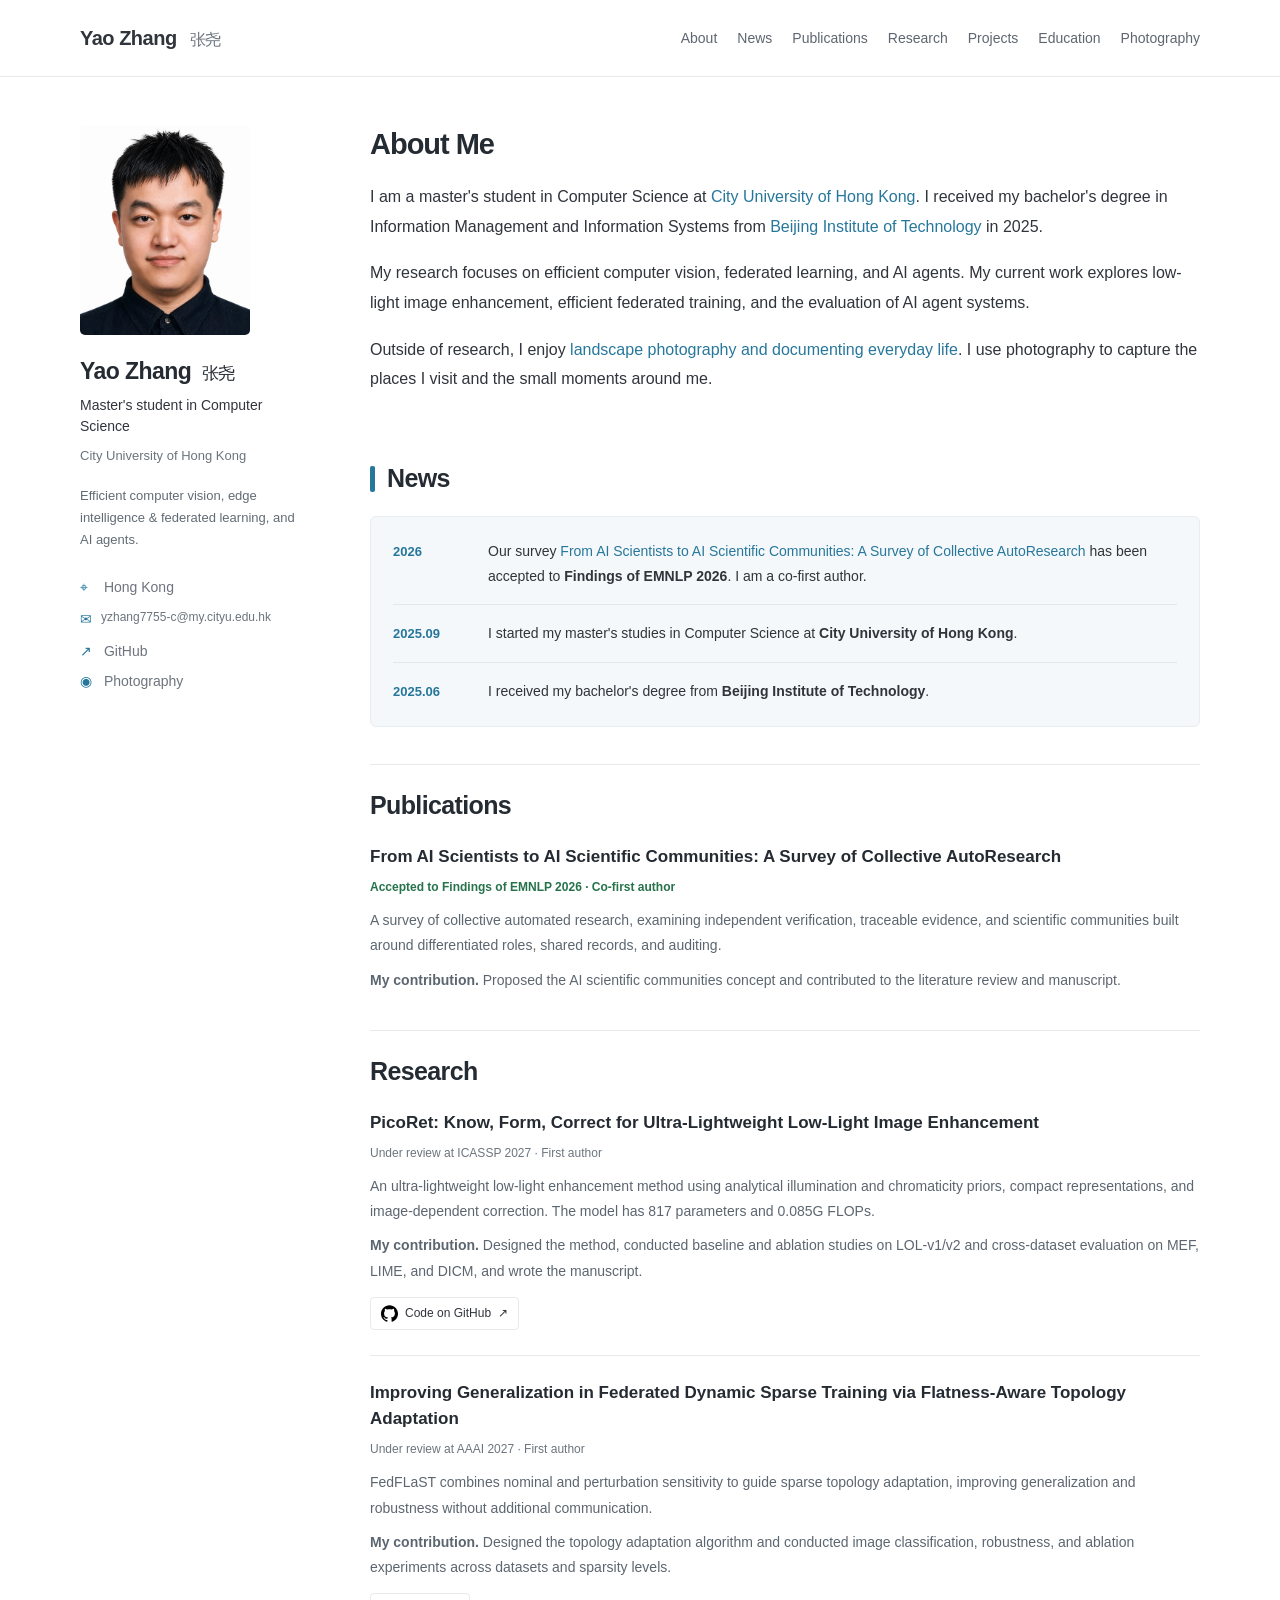
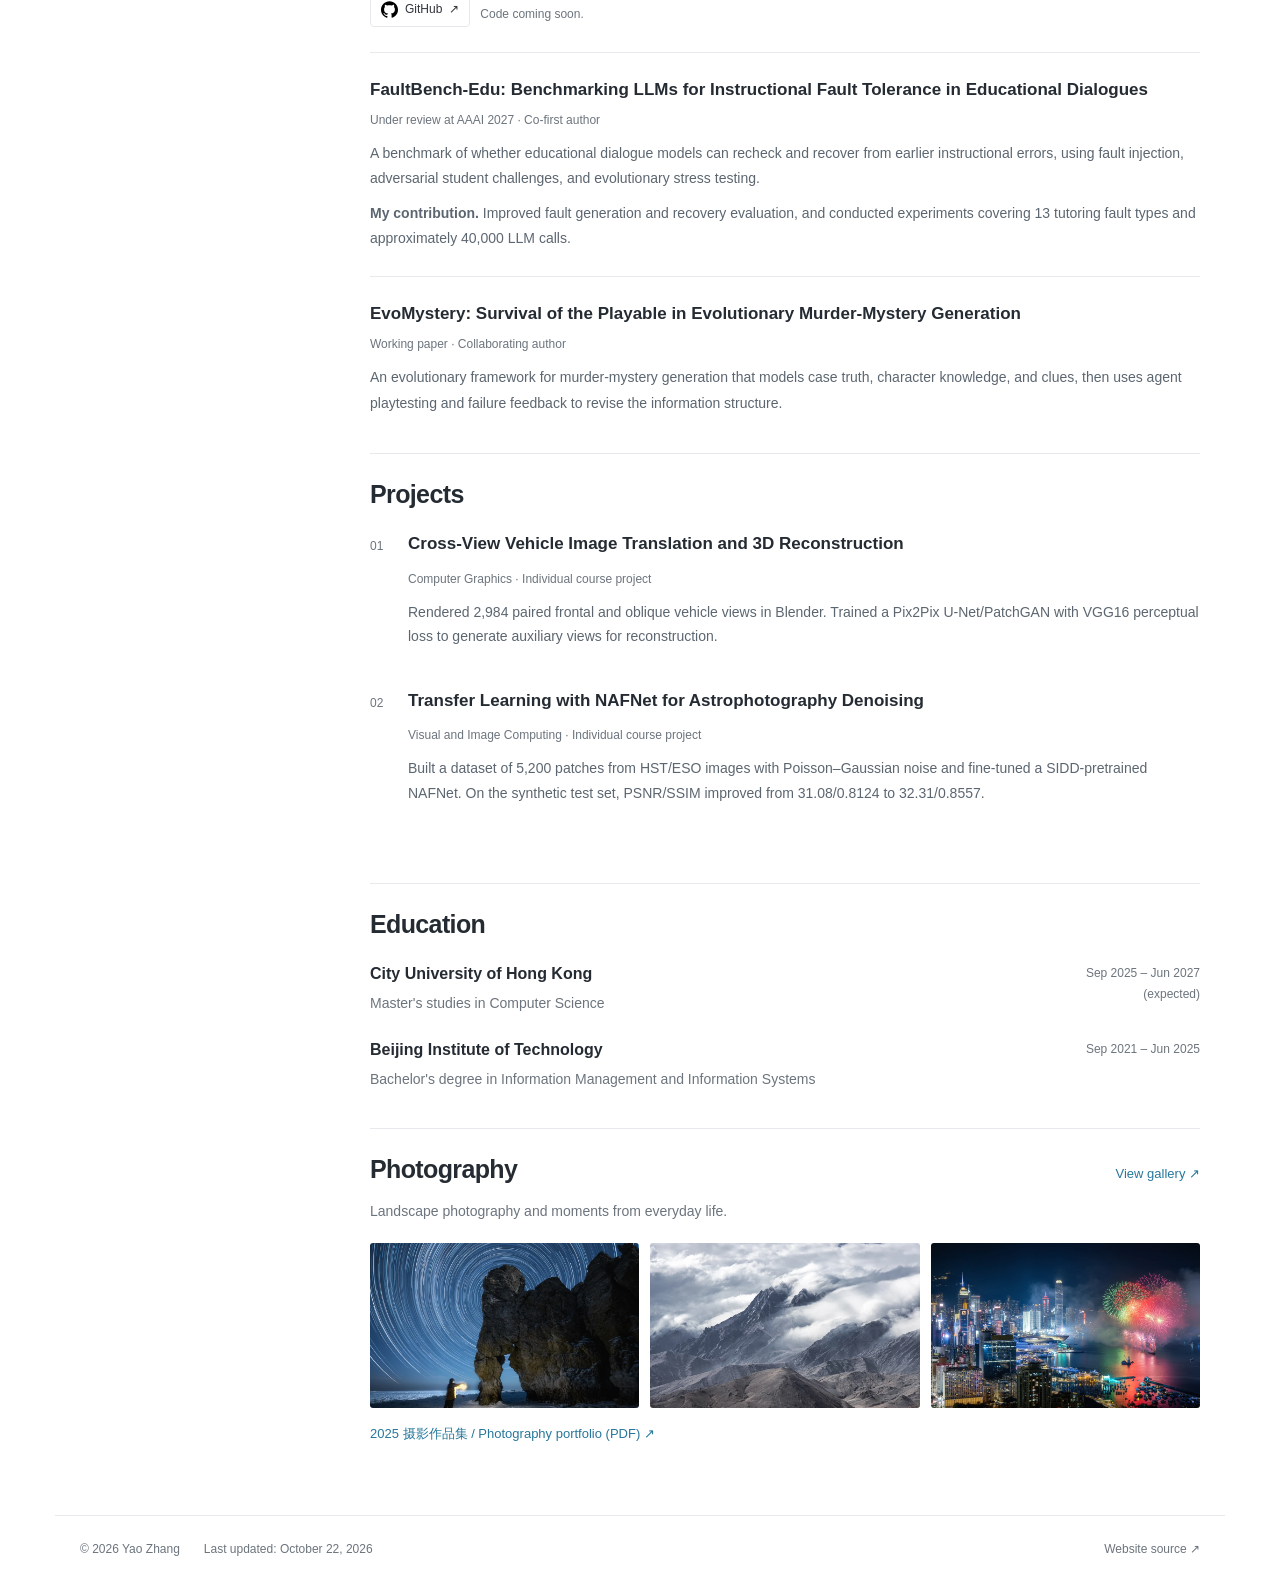
==== commit 73b43f2e: "Refine About Me and simplify public README" ====
--- a/index.html
+++ b/index.html
@@ -23,9 +23,9 @@
 <ul class="profile-links"><li><span aria-hidden="true">⌖</span> Hong Kong</li><li><a class="profile-email" href="mailto:yzhang7755-c@my.cityu.edu.hk"><span aria-hidden="true" class="email-symbol">✉</span><span class="email-address">yzhang7755-c@my.cityu.edu.hk</span></a></li><li><a href="https://github.com/Chris-yz888"><span aria-hidden="true">↗</span> GitHub</a></li><li><a href="./photography/"><span aria-hidden="true">◉</span> Photography</a></li></ul>
 </aside>
 <main id="main"><section class="academic-intro" id="about"><h1>About Me</h1>
-<p>I am a master's student in Computer Science at <a href="https://www.cityu.edu.hk/">City University of Hong Kong</a> (2025–2027, expected). I received my bachelor's degree in Information Management and Information Systems from <a href="https://english.bit.edu.cn/">Beijing Institute of Technology</a> in 2025.</p>
-<p>My research interests lie in <strong>efficient computer vision, edge intelligence and federated learning, and AI agents</strong>. My current work spans ultra-lightweight low-light image enhancement, sparse federated training, and the evaluation of agent systems.</p>
-<p>Outside research, I enjoy <a href="./photography/">photography</a>—from mountain landscapes and night skies to the light of cities.</p></section><section aria-labelledby="news-title" class="content-section news-section" id="news">
+<p>I am a master's student in Computer Science at <a href="https://www.cityu.edu.hk/">City University of Hong Kong</a>. I received my bachelor's degree in Information Management and Information Systems from <a href="https://english.bit.edu.cn/">Beijing Institute of Technology</a> in 2025.</p>
+<p>My research focuses on efficient computer vision, federated learning, and AI agents. My current work explores low-light image enhancement, efficient federated training, and the evaluation of AI agent systems.</p>
+<p>Outside of research, I enjoy <a href="./photography/">landscape photography and documenting everyday life</a>. I use photography to capture the places I visit and the small moments around me.</p></section><section aria-labelledby="news-title" class="content-section news-section" id="news">
 <h2 id="news-title">News</h2>
 <ul class="news-list">
 <li><span class="news-date">2026</span><p>Our survey <a href="#collective-autoresearch">From AI Scientists to AI Scientific Communities: A Survey of Collective AutoResearch</a> has been accepted to <strong>Findings of EMNLP 2026</strong>. I am a co-first author.</p></li>
@@ -34,7 +34,7 @@
 </ul></section><section class="content-section" id="publications"><h2>Publications</h2><article class="publication" id="collective-autoresearch"><div><h3>From AI Scientists to AI Scientific Communities: A Survey of Collective AutoResearch</h3><small class="publication-status accepted">Accepted to Findings of EMNLP 2026 · Co-first author</small><p>A survey of collective automated research, examining independent verification, traceable evidence, and scientific communities built around differentiated roles, shared records, and auditing.</p><p><strong>My contribution.</strong> Proposed the AI scientific communities concept and contributed to the literature review and manuscript.</p></div></article></section><section class="content-section" id="research"><h2>Research</h2><article class="publication" id="picoret"><div><h3>PicoRet: Know, Form, Correct for Ultra-Lightweight Low-Light Image Enhancement</h3><small class="publication-status">Under review at ICASSP 2027 · First author</small><p>An ultra-lightweight low-light enhancement method using analytical illumination and chromaticity priors, compact representations, and image-dependent correction. The model has 817 parameters and 0.085G FLOPs.</p><p><strong>My contribution.</strong> Designed the method, conducted baseline and ablation studies on LOL-v1/v2 and cross-dataset evaluation on MEF, LIME, and DICM, and wrote the manuscript.</p><p class="research-code"><a aria-label="PicoRet source code on GitHub" class="github-code" href="https://github.com/Chris-yz888/PicoRet" rel="noopener noreferrer" target="_blank"><img alt="" height="17" src="./assets/icons/github.svg" width="17"/><span>Code on GitHub</span><span aria-hidden="true">↗</span></a></p></div></article><article class="publication" id="fedflast"><div><h3>Improving Generalization in Federated Dynamic Sparse Training via Flatness-Aware Topology Adaptation</h3><small class="publication-status">Under review at AAAI 2027 · First author</small><p>FedFLaST combines nominal and perturbation sensitivity to guide sparse topology adaptation, improving generalization and robustness without additional communication.</p><p><strong>My contribution.</strong> Designed the topology adaptation algorithm and conducted image classification, robustness, and ablation experiments across datasets and sparsity levels.</p><p class="research-code"><a aria-label="FedFLaST repository on GitHub" class="github-code" href="https://github.com/Chris-yz888/FedFLaST" rel="noopener noreferrer" target="_blank"><img alt="" height="17" src="./assets/icons/github.svg" width="17"/><span>GitHub</span><span aria-hidden="true">↗</span></a><span class="code-note">Code coming soon.</span></p></div></article><article class="publication"><div><h3>FaultBench-Edu: Benchmarking LLMs for Instructional Fault Tolerance in Educational Dialogues</h3><small class="publication-status">Under review at AAAI 2027 · Co-first author</small><p>A benchmark of whether educational dialogue models can recheck and recover from earlier instructional errors, using fault injection, adversarial student challenges, and evolutionary stress testing.</p><p><strong>My contribution.</strong> Improved fault generation and recovery evaluation, and conducted experiments covering 13 tutoring fault types and approximately 40,000 LLM calls.</p></div></article><article class="publication"><div><h3>EvoMystery: Survival of the Playable in Evolutionary Murder-Mystery Generation</h3><small class="publication-status">Working paper · Collaborating author</small><p>An evolutionary framework for murder-mystery generation that models case truth, character knowledge, and clues, then uses agent playtesting and failure feedback to revise the information structure.</p></div></article></section><section class="content-section" id="projects"><h2>Projects</h2><article class="project"><span class="project-index">01</span><div><h3>Cross-View Vehicle Image Translation and 3D Reconstruction</h3><small>Computer Graphics · Individual course project</small><p>Rendered 2,984 paired frontal and oblique vehicle views in Blender. Trained a Pix2Pix U-Net/PatchGAN with VGG16 perceptual loss to generate auxiliary views for reconstruction.</p></div></article><article class="project"><span class="project-index">02</span><div><h3>Transfer Learning with NAFNet for Astrophotography Denoising</h3><small>Visual and Image Computing · Individual course project</small><p>Built a dataset of 5,200 patches from HST/ESO images with Poisson–Gaussian noise and fine-tuned a SIDD-pretrained NAFNet. On the synthetic test set, PSNR/SSIM improved from 31.08/0.8124 to 32.31/0.8557.</p></div></article></section><section class="content-section" id="education"><h2>Education</h2>
 <div class="education-entry"><div><h3>City University of Hong Kong</h3><p>Master's studies in Computer Science</p></div><span>Sep 2025 – Jun 2027<br/>(expected)</span></div>
 <div class="education-entry"><div><h3>Beijing Institute of Technology</h3><p>Bachelor's degree in Information Management and Information Systems</p></div><span>Sep 2021 – Jun 2025</span></div></section>
-<section class="content-section"><div class="section-heading"><h2>Photography</h2><a href="./photography/">View gallery ↗</a></div><p>A personal collection of landscapes, cities, and night skies.</p><div class="photo-preview"><a href="./photography/"><img alt="Star trails above a rock formation and a photographer" loading="lazy" src="./assets/photos/collection-1ac95fd38c33-thumb.webp"/></a><a href="./photography/"><img alt="Clouds winding between sharp mountain peaks" loading="lazy" src="./assets/photos/collection-117925407a28-thumb.webp"/></a><a href="./photography/"><img alt="Fireworks lighting up the city waterfront" loading="lazy" src="./assets/photos/collection-c876d3eb8f6c-thumb.webp"/></a></div><p class="portfolio-home"><a href="./assets/Yao-Zhang-Photography-2025.pdf" rel="noopener noreferrer" target="_blank">2025 摄影作品集 / Photography portfolio (PDF) ↗</a></p></section></main>
+<section class="content-section"><div class="section-heading"><h2>Photography</h2><a href="./photography/">View gallery ↗</a></div><p>Landscape photography and moments from everyday life.</p><div class="photo-preview"><a href="./photography/"><img alt="Star trails above a rock formation and a photographer" loading="lazy" src="./assets/photos/collection-1ac95fd38c33-thumb.webp"/></a><a href="./photography/"><img alt="Clouds winding between sharp mountain peaks" loading="lazy" src="./assets/photos/collection-117925407a28-thumb.webp"/></a><a href="./photography/"><img alt="Fireworks lighting up the city waterfront" loading="lazy" src="./assets/photos/collection-c876d3eb8f6c-thumb.webp"/></a></div><p class="portfolio-home"><a href="./assets/Yao-Zhang-Photography-2025.pdf" rel="noopener noreferrer" target="_blank">2025 摄影作品集 / Photography portfolio (PDF) ↗</a></p></section></main>
 </div>
 <footer class="footer"><span>© <span id="year">2026</span> Yao Zhang</span><span class="site-updated">Last updated: <time datetime="2026-10-22">October 22, 2026</time></span><a href="https://github.com/Chris-yz888/Chris-yz888.github.io">Website source ↗</a></footer>
 <script defer="" src="./assets/js/main.js"></script>
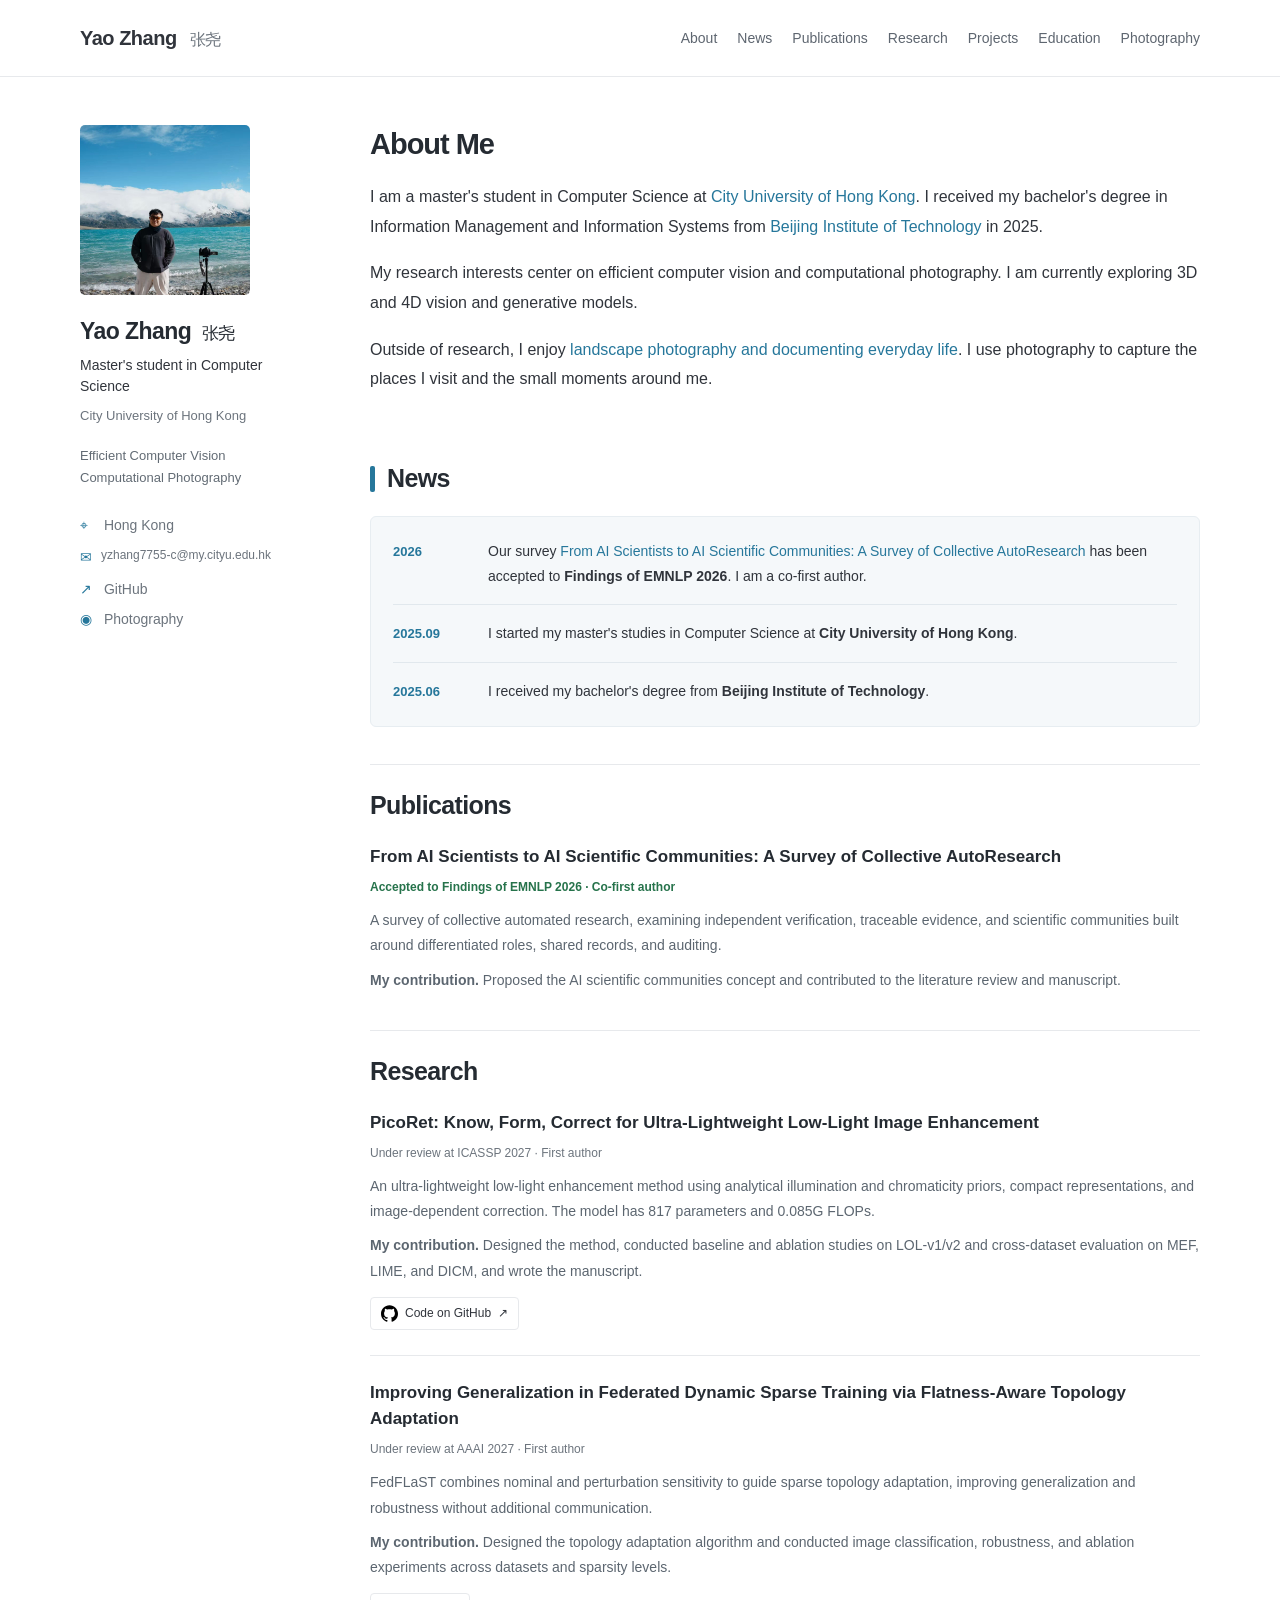
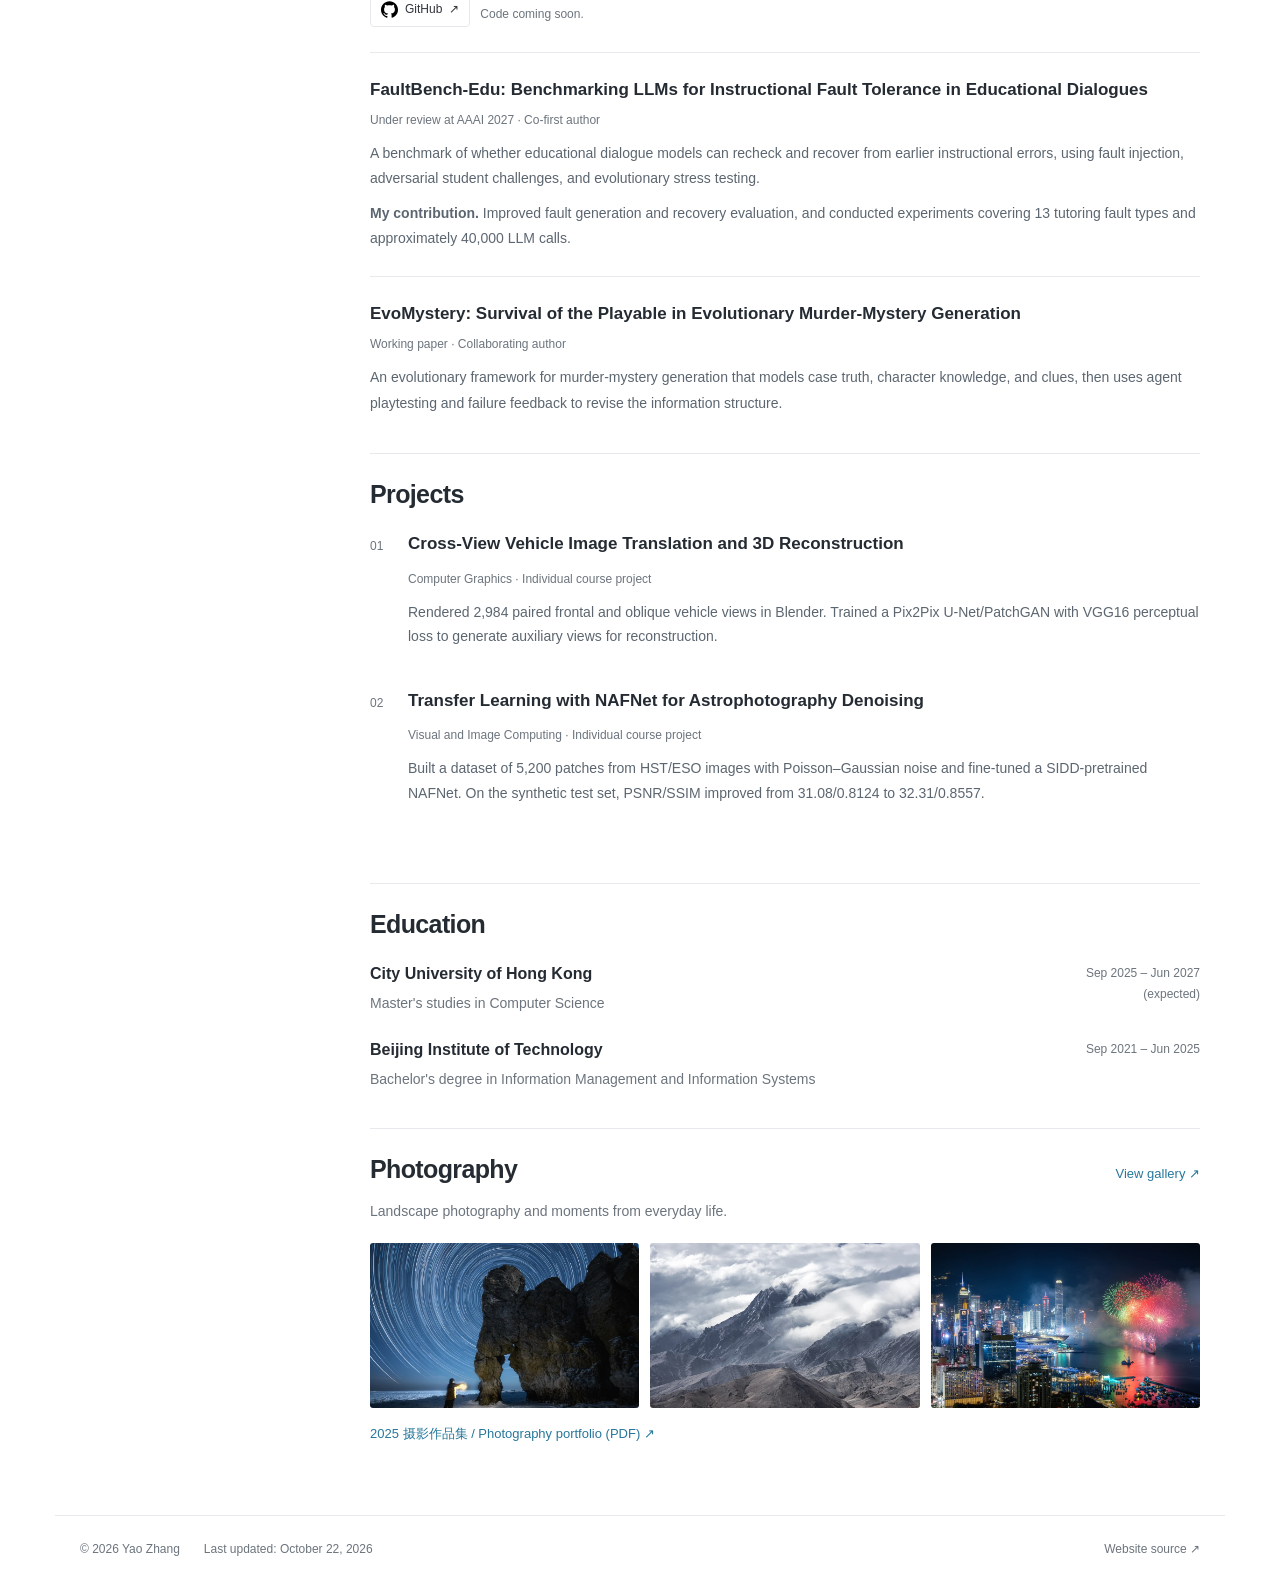
==== commit 05c6e5bf: "Focus academic profile on computational photography and update portrait" ====
--- a/index.html
+++ b/index.html
@@ -4,27 +4,27 @@
 <head>
 <meta charset="utf-8"/>
 <meta content="width=device-width,initial-scale=1" name="viewport"/>
-<meta content="Yao Zhang, master's student in Computer Science at City University of Hong Kong. Efficient computer vision, federated learning, and AI agents." name="description"/>
+<meta content="Yao Zhang, master's student in Computer Science at City University of Hong Kong. Efficient computer vision and computational photography." name="description"/>
 <meta content="#ffffff" name="theme-color"/>
 <title>Homepage · Yao Zhang</title>
 <link href="./assets/favicon.svg" rel="icon" type="image/svg+xml"/>
-<link href="./assets/css/academic.css?v=20261022-academic" rel="stylesheet"/>
+<link href="./assets/css/academic.css?v=20261022-photography-focus" rel="stylesheet"/>
 </head>
 <body>
 <a class="skip" href="#main">Skip to content</a>
 <header class="site-header"><div class="header-inner"><a class="brand" href="./">Yao Zhang <span lang="zh-CN">张尧</span></a><nav aria-label="Main navigation"><a href="#about">About</a><a href="#news">News</a><a href="#publications">Publications</a><a href="#research">Research</a><a href="#projects">Projects</a><a href="#education">Education</a><a href="./photography/">Photography</a></nav></div></header>
 <div class="academic-layout">
 <aside aria-label="Personal information" class="profile">
-<a aria-label="Yao Zhang homepage" href="./"><img alt="Yao Zhang" class="portrait" height="210" src="./assets/yao-zhang.webp" width="170"/></a>
+<a aria-label="Yao Zhang homepage" href="./"><img alt="Yao Zhang beside a mountain lake with his camera" class="portrait portrait-lifestyle" height="170" src="./assets/yao-zhang-outdoors.jpg" width="170"/></a>
 <h2>Yao Zhang <span lang="zh-CN">张尧</span></h2>
 <p class="profile-role">Master's student in Computer Science</p>
 <p class="affiliation">City University of Hong Kong</p>
-<p class="profile-interests">Efficient computer vision, edge intelligence &amp; federated learning, and AI agents.</p>
+<p class="profile-interests">Efficient Computer Vision<br/>Computational Photography</p>
 <ul class="profile-links"><li><span aria-hidden="true">⌖</span> Hong Kong</li><li><a class="profile-email" href="mailto:yzhang7755-c@my.cityu.edu.hk"><span aria-hidden="true" class="email-symbol">✉</span><span class="email-address">yzhang7755-c@my.cityu.edu.hk</span></a></li><li><a href="https://github.com/Chris-yz888"><span aria-hidden="true">↗</span> GitHub</a></li><li><a href="./photography/"><span aria-hidden="true">◉</span> Photography</a></li></ul>
 </aside>
 <main id="main"><section class="academic-intro" id="about"><h1>About Me</h1>
 <p>I am a master's student in Computer Science at <a href="https://www.cityu.edu.hk/">City University of Hong Kong</a>. I received my bachelor's degree in Information Management and Information Systems from <a href="https://english.bit.edu.cn/">Beijing Institute of Technology</a> in 2025.</p>
-<p>My research focuses on efficient computer vision, federated learning, and AI agents. My current work explores low-light image enhancement, efficient federated training, and the evaluation of AI agent systems.</p>
+<p>My research interests center on efficient computer vision and computational photography. I am currently exploring 3D and 4D vision and generative models.</p>
 <p>Outside of research, I enjoy <a href="./photography/">landscape photography and documenting everyday life</a>. I use photography to capture the places I visit and the small moments around me.</p></section><section aria-labelledby="news-title" class="content-section news-section" id="news">
 <h2 id="news-title">News</h2>
 <ul class="news-list">
--- a/assets/css/academic.css
+++ b/assets/css/academic.css
@@ -16,4 +16,7 @@
 @media(max-width:900px){.header-inner nav{gap:13px}.header-inner nav a{font-size:12px}}
 @media(max-width:680px){.header-inner nav{gap:18px}.profile-links .profile-email{padding:0}.profile-links .email-address{font-size:12px}}
 .code-note{font-size:12px;color:var(--muted);margin-left:10px}
+.portrait.portrait-lifestyle{width:170px;height:170px;object-fit:cover;object-position:center}
+@media(max-width:900px){.portrait.portrait-lifestyle{width:155px;height:155px}}
+@media(max-width:680px){.portrait.portrait-lifestyle{width:95px;height:95px}}
 @media(prefers-reduced-motion:reduce){html{scroll-behavior:auto}*,*:before,*:after{transition:none!important}}
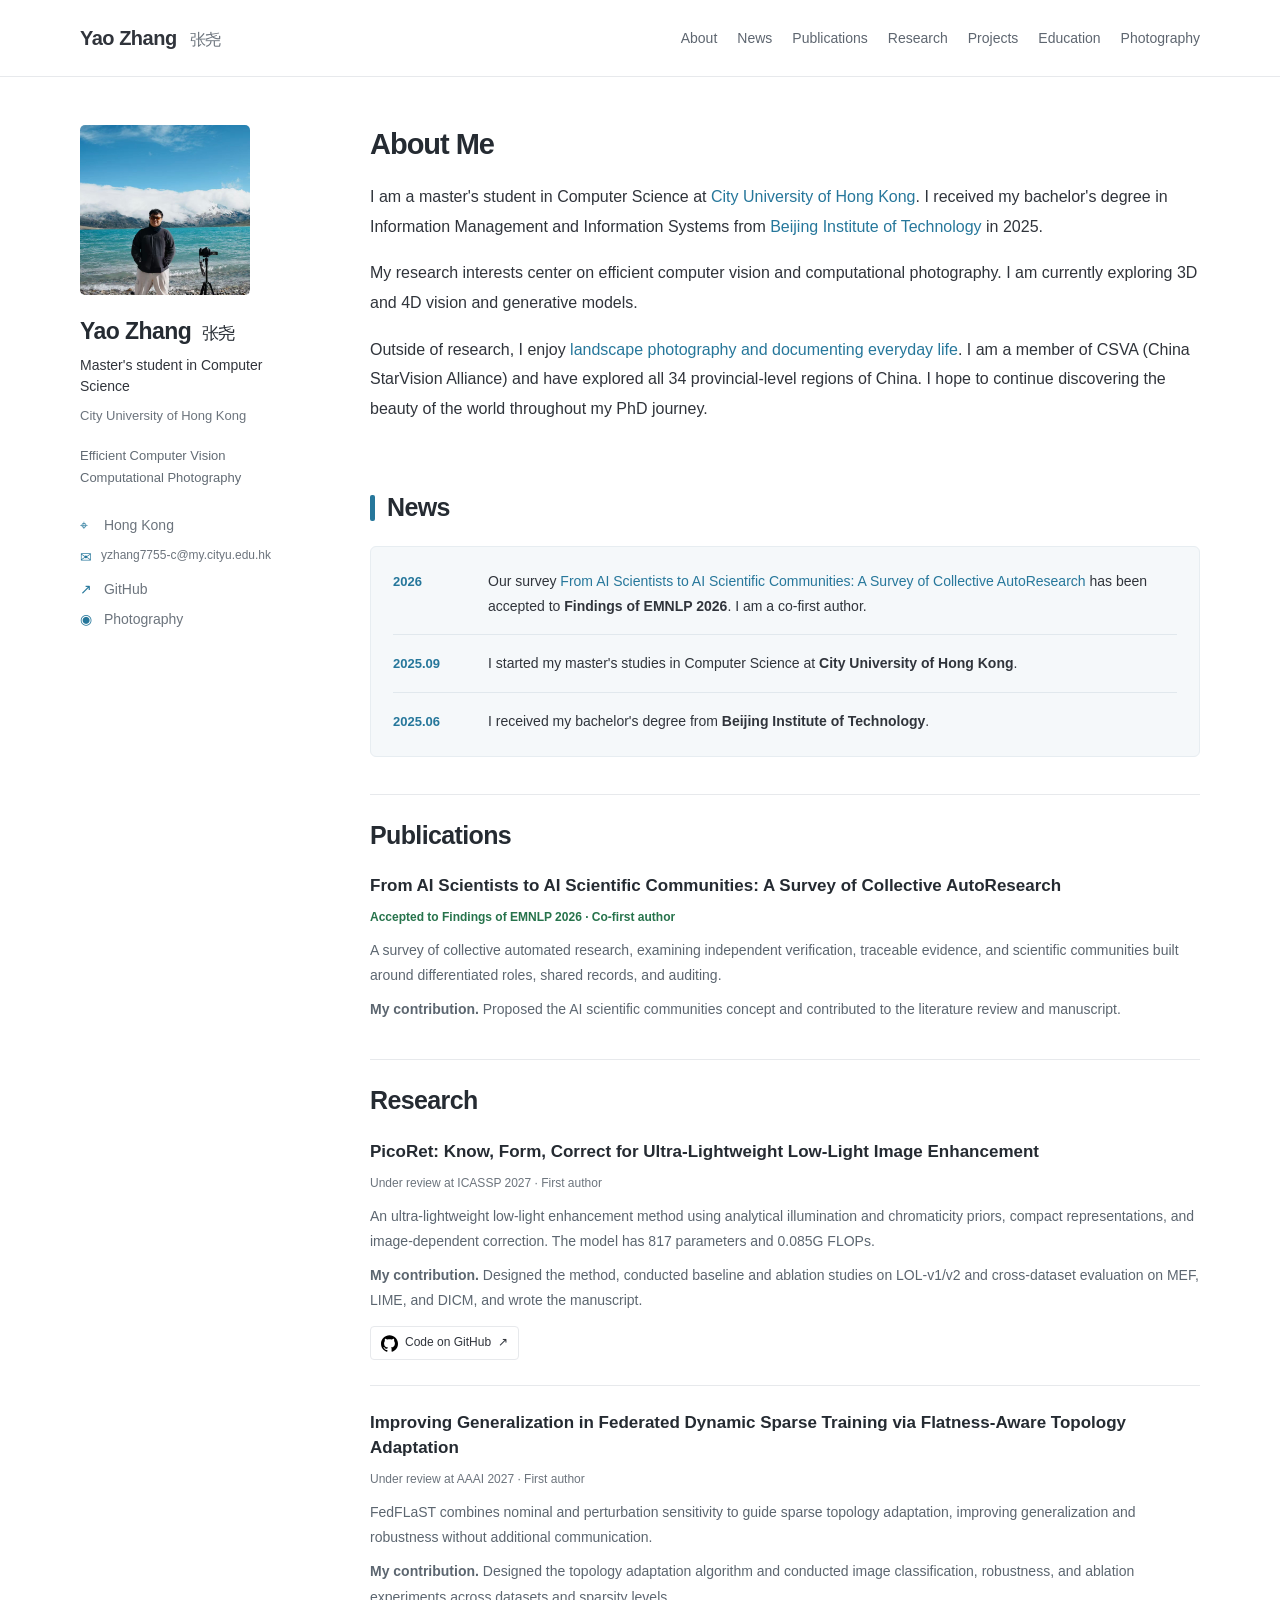
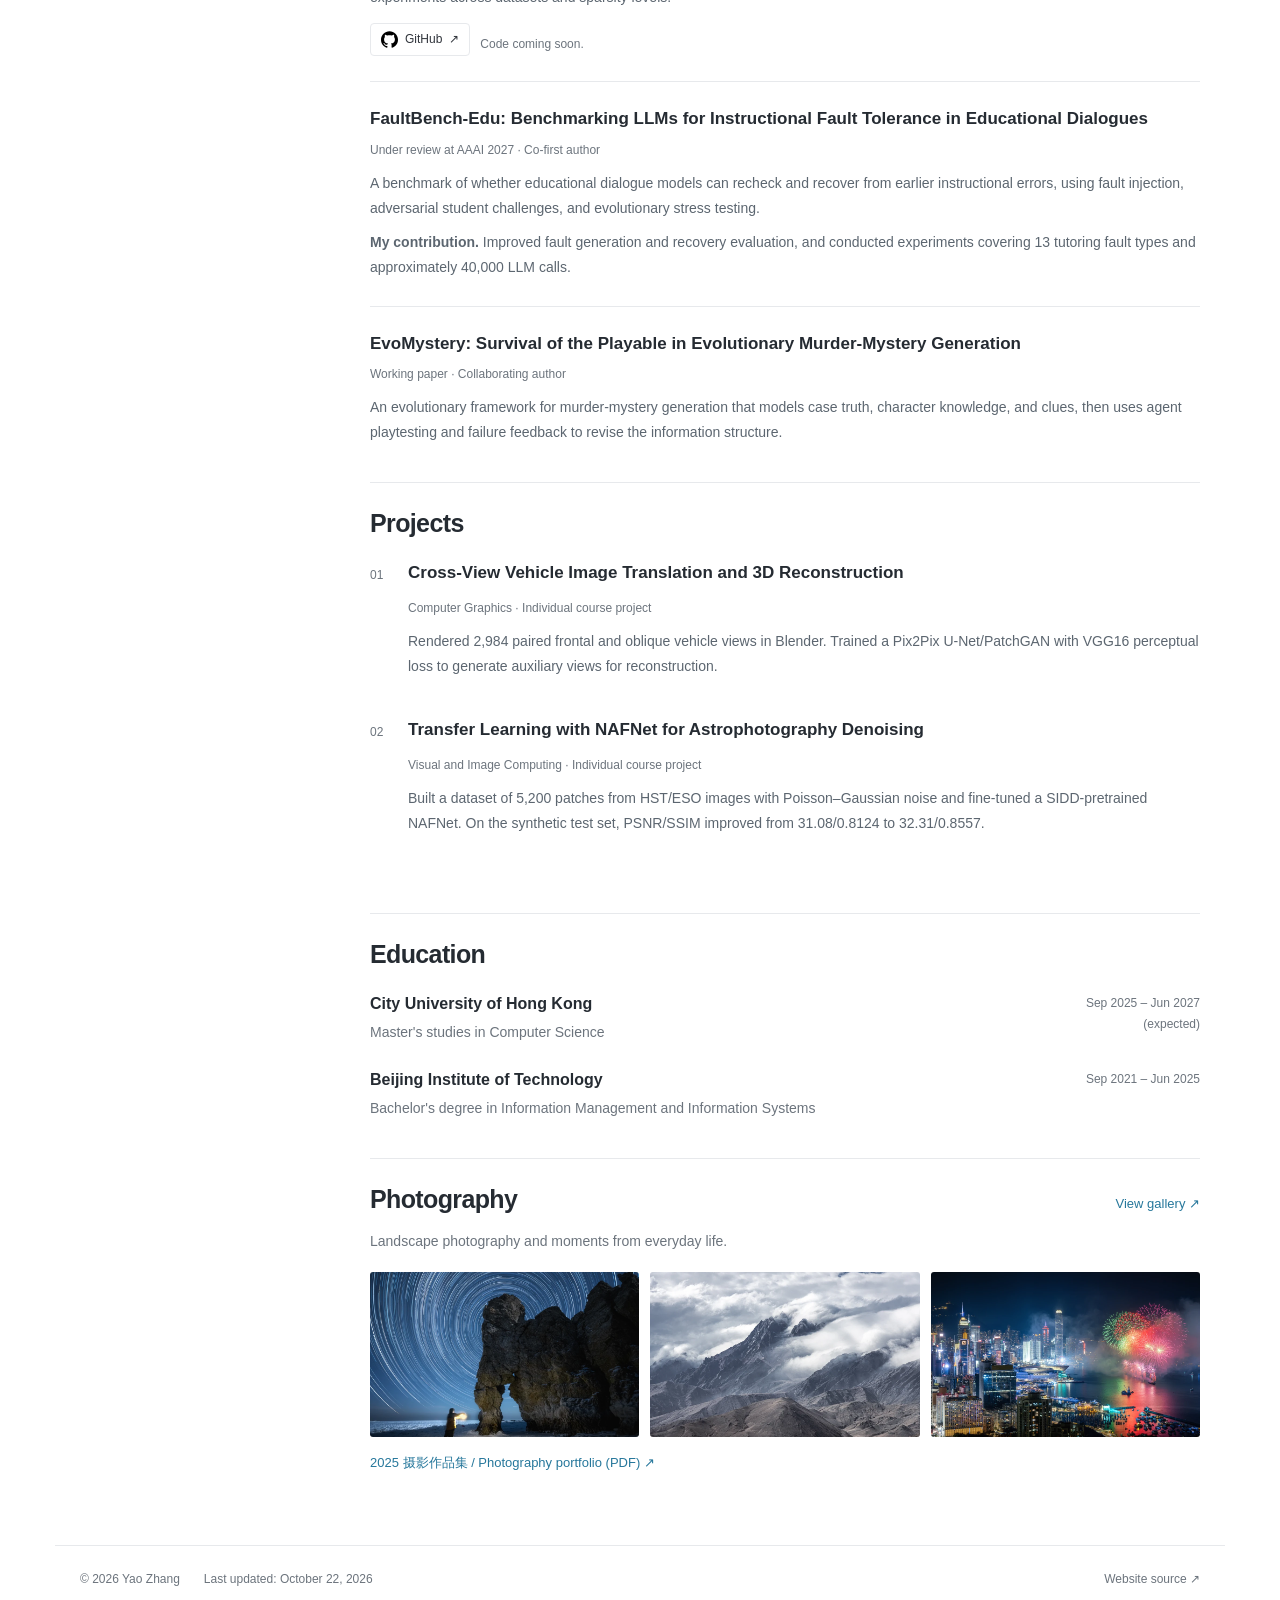
==== commit a3b31392: "Expand photography biography and refresh portrait caching with CSVA membership" ====
--- a/index.html
+++ b/index.html
@@ -8,24 +8,24 @@
 <meta content="#ffffff" name="theme-color"/>
 <title>Homepage · Yao Zhang</title>
 <link href="./assets/favicon.svg" rel="icon" type="image/svg+xml"/>
-<link href="./assets/css/academic.css?v=20261022-photography-focus" rel="stylesheet"/>
+<link href="./assets/css/academic.css?v=20261022-photo-intro" rel="stylesheet"/>
 </head>
 <body>
 <a class="skip" href="#main">Skip to content</a>
-<header class="site-header"><div class="header-inner"><a class="brand" href="./">Yao Zhang <span lang="zh-CN">张尧</span></a><nav aria-label="Main navigation"><a href="#about">About</a><a href="#news">News</a><a href="#publications">Publications</a><a href="#research">Research</a><a href="#projects">Projects</a><a href="#education">Education</a><a href="./photography/">Photography</a></nav></div></header>
+<header class="site-header"><div class="header-inner"><a class="brand" href="./">Yao Zhang <span lang="zh-CN">张尧</span></a><nav aria-label="Main navigation"><a href="#about">About</a><a href="#news">News</a><a href="#publications">Publications</a><a href="#research">Research</a><a href="#projects">Projects</a><a href="#education">Education</a><a href="./photography/?v=20261022-photo">Photography</a></nav></div></header>
 <div class="academic-layout">
 <aside aria-label="Personal information" class="profile">
-<a aria-label="Yao Zhang homepage" href="./"><img alt="Yao Zhang beside a mountain lake with his camera" class="portrait portrait-lifestyle" height="170" src="./assets/yao-zhang-outdoors.jpg" width="170"/></a>
+<a aria-label="Yao Zhang homepage" href="./"><img alt="Yao Zhang beside a mountain lake with his camera" class="portrait portrait-lifestyle" decoding="async" height="170" loading="eager" src="./assets/yao-zhang-outdoors.jpg?v=20261022-photo" width="170"/></a>
 <h2>Yao Zhang <span lang="zh-CN">张尧</span></h2>
 <p class="profile-role">Master's student in Computer Science</p>
 <p class="affiliation">City University of Hong Kong</p>
 <p class="profile-interests">Efficient Computer Vision<br/>Computational Photography</p>
-<ul class="profile-links"><li><span aria-hidden="true">⌖</span> Hong Kong</li><li><a class="profile-email" href="mailto:yzhang7755-c@my.cityu.edu.hk"><span aria-hidden="true" class="email-symbol">✉</span><span class="email-address">yzhang7755-c@my.cityu.edu.hk</span></a></li><li><a href="https://github.com/Chris-yz888"><span aria-hidden="true">↗</span> GitHub</a></li><li><a href="./photography/"><span aria-hidden="true">◉</span> Photography</a></li></ul>
+<ul class="profile-links"><li><span aria-hidden="true">⌖</span> Hong Kong</li><li><a class="profile-email" href="mailto:yzhang7755-c@my.cityu.edu.hk"><span aria-hidden="true" class="email-symbol">✉</span><span class="email-address">yzhang7755-c@my.cityu.edu.hk</span></a></li><li><a href="https://github.com/Chris-yz888"><span aria-hidden="true">↗</span> GitHub</a></li><li><a href="./photography/?v=20261022-photo"><span aria-hidden="true">◉</span> Photography</a></li></ul>
 </aside>
 <main id="main"><section class="academic-intro" id="about"><h1>About Me</h1>
 <p>I am a master's student in Computer Science at <a href="https://www.cityu.edu.hk/">City University of Hong Kong</a>. I received my bachelor's degree in Information Management and Information Systems from <a href="https://english.bit.edu.cn/">Beijing Institute of Technology</a> in 2025.</p>
 <p>My research interests center on efficient computer vision and computational photography. I am currently exploring 3D and 4D vision and generative models.</p>
-<p>Outside of research, I enjoy <a href="./photography/">landscape photography and documenting everyday life</a>. I use photography to capture the places I visit and the small moments around me.</p></section><section aria-labelledby="news-title" class="content-section news-section" id="news">
+<p>Outside of research, I enjoy <a href="./photography/?v=20261022-photo">landscape photography and documenting everyday life</a>. I am a member of CSVA (China StarVision Alliance) and have explored all 34 provincial-level regions of China. I hope to continue discovering the beauty of the world throughout my PhD journey.</p></section><section aria-labelledby="news-title" class="content-section news-section" id="news">
 <h2 id="news-title">News</h2>
 <ul class="news-list">
 <li><span class="news-date">2026</span><p>Our survey <a href="#collective-autoresearch">From AI Scientists to AI Scientific Communities: A Survey of Collective AutoResearch</a> has been accepted to <strong>Findings of EMNLP 2026</strong>. I am a co-first author.</p></li>
@@ -34,7 +34,7 @@
 </ul></section><section class="content-section" id="publications"><h2>Publications</h2><article class="publication" id="collective-autoresearch"><div><h3>From AI Scientists to AI Scientific Communities: A Survey of Collective AutoResearch</h3><small class="publication-status accepted">Accepted to Findings of EMNLP 2026 · Co-first author</small><p>A survey of collective automated research, examining independent verification, traceable evidence, and scientific communities built around differentiated roles, shared records, and auditing.</p><p><strong>My contribution.</strong> Proposed the AI scientific communities concept and contributed to the literature review and manuscript.</p></div></article></section><section class="content-section" id="research"><h2>Research</h2><article class="publication" id="picoret"><div><h3>PicoRet: Know, Form, Correct for Ultra-Lightweight Low-Light Image Enhancement</h3><small class="publication-status">Under review at ICASSP 2027 · First author</small><p>An ultra-lightweight low-light enhancement method using analytical illumination and chromaticity priors, compact representations, and image-dependent correction. The model has 817 parameters and 0.085G FLOPs.</p><p><strong>My contribution.</strong> Designed the method, conducted baseline and ablation studies on LOL-v1/v2 and cross-dataset evaluation on MEF, LIME, and DICM, and wrote the manuscript.</p><p class="research-code"><a aria-label="PicoRet source code on GitHub" class="github-code" href="https://github.com/Chris-yz888/PicoRet" rel="noopener noreferrer" target="_blank"><img alt="" height="17" src="./assets/icons/github.svg" width="17"/><span>Code on GitHub</span><span aria-hidden="true">↗</span></a></p></div></article><article class="publication" id="fedflast"><div><h3>Improving Generalization in Federated Dynamic Sparse Training via Flatness-Aware Topology Adaptation</h3><small class="publication-status">Under review at AAAI 2027 · First author</small><p>FedFLaST combines nominal and perturbation sensitivity to guide sparse topology adaptation, improving generalization and robustness without additional communication.</p><p><strong>My contribution.</strong> Designed the topology adaptation algorithm and conducted image classification, robustness, and ablation experiments across datasets and sparsity levels.</p><p class="research-code"><a aria-label="FedFLaST repository on GitHub" class="github-code" href="https://github.com/Chris-yz888/FedFLaST" rel="noopener noreferrer" target="_blank"><img alt="" height="17" src="./assets/icons/github.svg" width="17"/><span>GitHub</span><span aria-hidden="true">↗</span></a><span class="code-note">Code coming soon.</span></p></div></article><article class="publication"><div><h3>FaultBench-Edu: Benchmarking LLMs for Instructional Fault Tolerance in Educational Dialogues</h3><small class="publication-status">Under review at AAAI 2027 · Co-first author</small><p>A benchmark of whether educational dialogue models can recheck and recover from earlier instructional errors, using fault injection, adversarial student challenges, and evolutionary stress testing.</p><p><strong>My contribution.</strong> Improved fault generation and recovery evaluation, and conducted experiments covering 13 tutoring fault types and approximately 40,000 LLM calls.</p></div></article><article class="publication"><div><h3>EvoMystery: Survival of the Playable in Evolutionary Murder-Mystery Generation</h3><small class="publication-status">Working paper · Collaborating author</small><p>An evolutionary framework for murder-mystery generation that models case truth, character knowledge, and clues, then uses agent playtesting and failure feedback to revise the information structure.</p></div></article></section><section class="content-section" id="projects"><h2>Projects</h2><article class="project"><span class="project-index">01</span><div><h3>Cross-View Vehicle Image Translation and 3D Reconstruction</h3><small>Computer Graphics · Individual course project</small><p>Rendered 2,984 paired frontal and oblique vehicle views in Blender. Trained a Pix2Pix U-Net/PatchGAN with VGG16 perceptual loss to generate auxiliary views for reconstruction.</p></div></article><article class="project"><span class="project-index">02</span><div><h3>Transfer Learning with NAFNet for Astrophotography Denoising</h3><small>Visual and Image Computing · Individual course project</small><p>Built a dataset of 5,200 patches from HST/ESO images with Poisson–Gaussian noise and fine-tuned a SIDD-pretrained NAFNet. On the synthetic test set, PSNR/SSIM improved from 31.08/0.8124 to 32.31/0.8557.</p></div></article></section><section class="content-section" id="education"><h2>Education</h2>
 <div class="education-entry"><div><h3>City University of Hong Kong</h3><p>Master's studies in Computer Science</p></div><span>Sep 2025 – Jun 2027<br/>(expected)</span></div>
 <div class="education-entry"><div><h3>Beijing Institute of Technology</h3><p>Bachelor's degree in Information Management and Information Systems</p></div><span>Sep 2021 – Jun 2025</span></div></section>
-<section class="content-section"><div class="section-heading"><h2>Photography</h2><a href="./photography/">View gallery ↗</a></div><p>Landscape photography and moments from everyday life.</p><div class="photo-preview"><a href="./photography/"><img alt="Star trails above a rock formation and a photographer" loading="lazy" src="./assets/photos/collection-1ac95fd38c33-thumb.webp"/></a><a href="./photography/"><img alt="Clouds winding between sharp mountain peaks" loading="lazy" src="./assets/photos/collection-117925407a28-thumb.webp"/></a><a href="./photography/"><img alt="Fireworks lighting up the city waterfront" loading="lazy" src="./assets/photos/collection-c876d3eb8f6c-thumb.webp"/></a></div><p class="portfolio-home"><a href="./assets/Yao-Zhang-Photography-2025.pdf" rel="noopener noreferrer" target="_blank">2025 摄影作品集 / Photography portfolio (PDF) ↗</a></p></section></main>
+<section class="content-section"><div class="section-heading"><h2>Photography</h2><a href="./photography/?v=20261022-photo">View gallery ↗</a></div><p>Landscape photography and moments from everyday life.</p><div class="photo-preview"><a href="./photography/?v=20261022-photo"><img alt="Star trails above a rock formation and a photographer" loading="lazy" src="./assets/photos/collection-1ac95fd38c33-thumb.webp"/></a><a href="./photography/?v=20261022-photo"><img alt="Clouds winding between sharp mountain peaks" loading="lazy" src="./assets/photos/collection-117925407a28-thumb.webp"/></a><a href="./photography/?v=20261022-photo"><img alt="Fireworks lighting up the city waterfront" loading="lazy" src="./assets/photos/collection-c876d3eb8f6c-thumb.webp"/></a></div><p class="portfolio-home"><a href="./assets/Yao-Zhang-Photography-2025.pdf" rel="noopener noreferrer" target="_blank">2025 摄影作品集 / Photography portfolio (PDF) ↗</a></p></section></main>
 </div>
 <footer class="footer"><span>© <span id="year">2026</span> Yao Zhang</span><span class="site-updated">Last updated: <time datetime="2026-10-22">October 22, 2026</time></span><a href="https://github.com/Chris-yz888/Chris-yz888.github.io">Website source ↗</a></footer>
 <script defer="" src="./assets/js/main.js"></script>
--- a/assets/css/academic.css
+++ b/assets/css/academic.css
@@ -19,4 +19,5 @@
 .portrait.portrait-lifestyle{width:170px;height:170px;object-fit:cover;object-position:center}
 @media(max-width:900px){.portrait.portrait-lifestyle{width:155px;height:155px}}
 @media(max-width:680px){.portrait.portrait-lifestyle{width:95px;height:95px}}
+.csva-membership{display:inline-flex;flex-direction:column;gap:8px;align-items:flex-start;margin:3px 0 7px;color:var(--muted);font-size:11px}.csva-membership img{width:200px;height:auto;max-width:100%}.csva-membership:hover{text-decoration:none}.photo-introduction>p{max-width:68ch}
 @media(prefers-reduced-motion:reduce){html{scroll-behavior:auto}*,*:before,*:after{transition:none!important}}
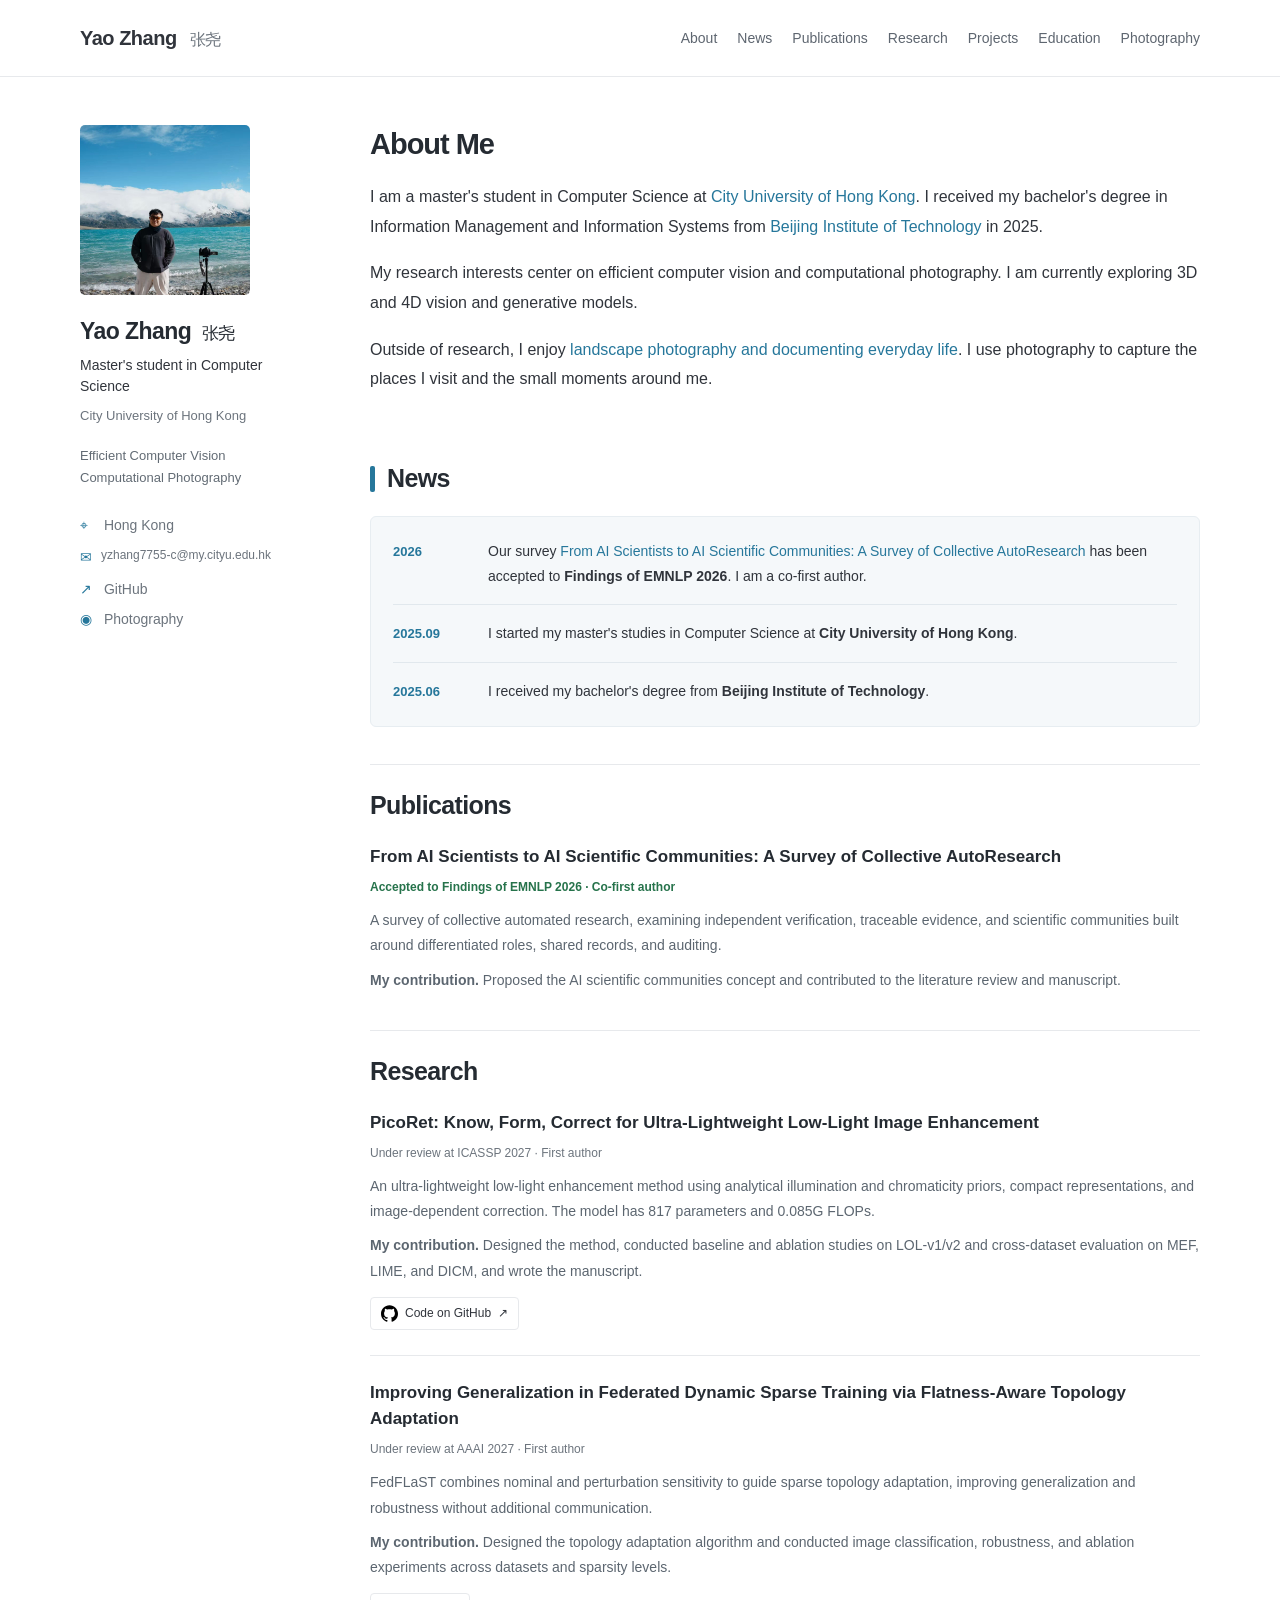
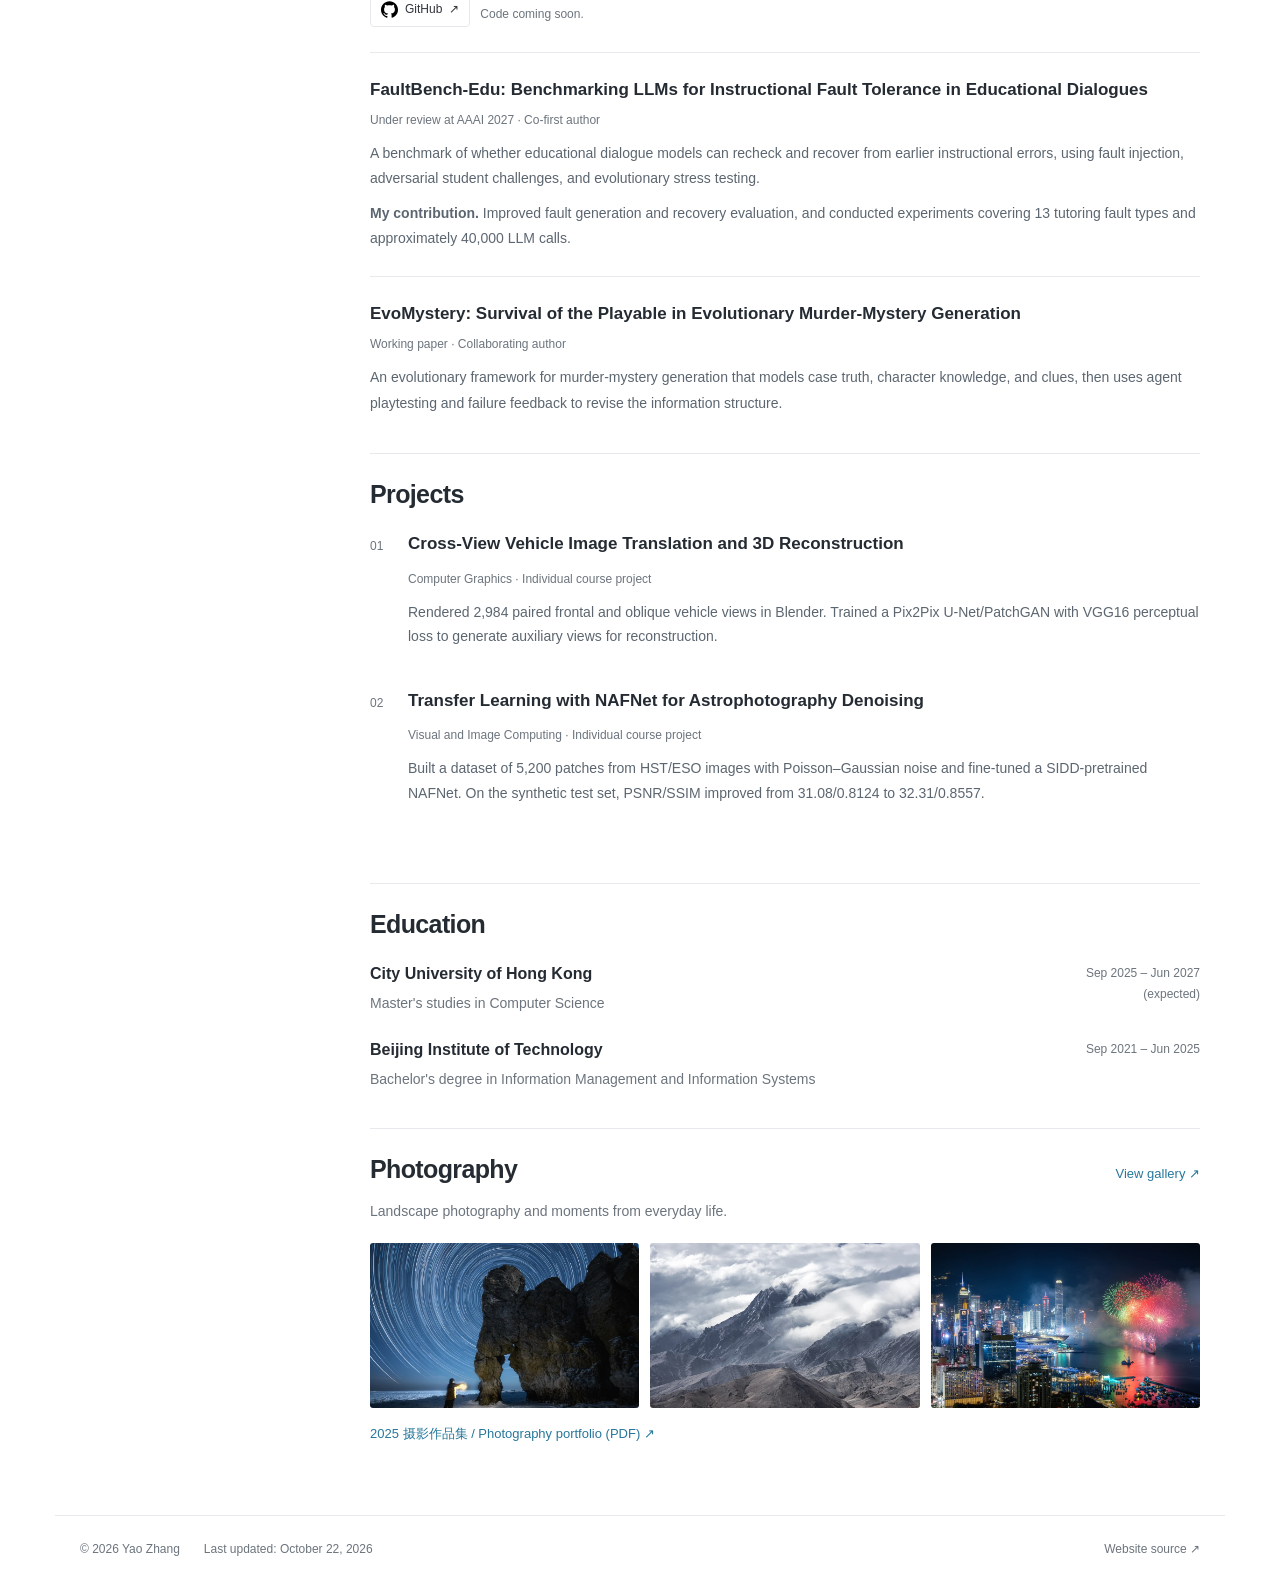
==== commit 189c3a61: "Give photography a black theme and simplify personal introduction" ====
--- a/index.html
+++ b/index.html
@@ -12,7 +12,7 @@
 </head>
 <body>
 <a class="skip" href="#main">Skip to content</a>
-<header class="site-header"><div class="header-inner"><a class="brand" href="./">Yao Zhang <span lang="zh-CN">张尧</span></a><nav aria-label="Main navigation"><a href="#about">About</a><a href="#news">News</a><a href="#publications">Publications</a><a href="#research">Research</a><a href="#projects">Projects</a><a href="#education">Education</a><a href="./photography/?v=20261022-photo">Photography</a></nav></div></header>
+<header class="site-header"><div class="header-inner"><a class="brand" href="./">Yao Zhang <span lang="zh-CN">张尧</span></a><nav aria-label="Main navigation"><a href="#about">About</a><a href="#news">News</a><a href="#publications">Publications</a><a href="#research">Research</a><a href="#projects">Projects</a><a href="#education">Education</a><a href="./photography/?v=20261022-black">Photography</a></nav></div></header>
 <div class="academic-layout">
 <aside aria-label="Personal information" class="profile">
 <a aria-label="Yao Zhang homepage" href="./"><img alt="Yao Zhang beside a mountain lake with his camera" class="portrait portrait-lifestyle" decoding="async" height="170" loading="eager" src="./assets/yao-zhang-outdoors.jpg?v=20261022-photo" width="170"/></a>
@@ -20,12 +20,12 @@
 <p class="profile-role">Master's student in Computer Science</p>
 <p class="affiliation">City University of Hong Kong</p>
 <p class="profile-interests">Efficient Computer Vision<br/>Computational Photography</p>
-<ul class="profile-links"><li><span aria-hidden="true">⌖</span> Hong Kong</li><li><a class="profile-email" href="mailto:yzhang7755-c@my.cityu.edu.hk"><span aria-hidden="true" class="email-symbol">✉</span><span class="email-address">yzhang7755-c@my.cityu.edu.hk</span></a></li><li><a href="https://github.com/Chris-yz888"><span aria-hidden="true">↗</span> GitHub</a></li><li><a href="./photography/?v=20261022-photo"><span aria-hidden="true">◉</span> Photography</a></li></ul>
+<ul class="profile-links"><li><span aria-hidden="true">⌖</span> Hong Kong</li><li><a class="profile-email" href="mailto:yzhang7755-c@my.cityu.edu.hk"><span aria-hidden="true" class="email-symbol">✉</span><span class="email-address">yzhang7755-c@my.cityu.edu.hk</span></a></li><li><a href="https://github.com/Chris-yz888"><span aria-hidden="true">↗</span> GitHub</a></li><li><a href="./photography/?v=20261022-black"><span aria-hidden="true">◉</span> Photography</a></li></ul>
 </aside>
 <main id="main"><section class="academic-intro" id="about"><h1>About Me</h1>
 <p>I am a master's student in Computer Science at <a href="https://www.cityu.edu.hk/">City University of Hong Kong</a>. I received my bachelor's degree in Information Management and Information Systems from <a href="https://english.bit.edu.cn/">Beijing Institute of Technology</a> in 2025.</p>
 <p>My research interests center on efficient computer vision and computational photography. I am currently exploring 3D and 4D vision and generative models.</p>
-<p>Outside of research, I enjoy <a href="./photography/?v=20261022-photo">landscape photography and documenting everyday life</a>. I am a member of CSVA (China StarVision Alliance) and have explored all 34 provincial-level regions of China. I hope to continue discovering the beauty of the world throughout my PhD journey.</p></section><section aria-labelledby="news-title" class="content-section news-section" id="news">
+<p>Outside of research, I enjoy <a href="./photography/?v=20261022-black">landscape photography and documenting everyday life</a>. I use photography to capture the places I visit and the small moments around me.</p></section><section aria-labelledby="news-title" class="content-section news-section" id="news">
 <h2 id="news-title">News</h2>
 <ul class="news-list">
 <li><span class="news-date">2026</span><p>Our survey <a href="#collective-autoresearch">From AI Scientists to AI Scientific Communities: A Survey of Collective AutoResearch</a> has been accepted to <strong>Findings of EMNLP 2026</strong>. I am a co-first author.</p></li>
@@ -34,7 +34,7 @@
 </ul></section><section class="content-section" id="publications"><h2>Publications</h2><article class="publication" id="collective-autoresearch"><div><h3>From AI Scientists to AI Scientific Communities: A Survey of Collective AutoResearch</h3><small class="publication-status accepted">Accepted to Findings of EMNLP 2026 · Co-first author</small><p>A survey of collective automated research, examining independent verification, traceable evidence, and scientific communities built around differentiated roles, shared records, and auditing.</p><p><strong>My contribution.</strong> Proposed the AI scientific communities concept and contributed to the literature review and manuscript.</p></div></article></section><section class="content-section" id="research"><h2>Research</h2><article class="publication" id="picoret"><div><h3>PicoRet: Know, Form, Correct for Ultra-Lightweight Low-Light Image Enhancement</h3><small class="publication-status">Under review at ICASSP 2027 · First author</small><p>An ultra-lightweight low-light enhancement method using analytical illumination and chromaticity priors, compact representations, and image-dependent correction. The model has 817 parameters and 0.085G FLOPs.</p><p><strong>My contribution.</strong> Designed the method, conducted baseline and ablation studies on LOL-v1/v2 and cross-dataset evaluation on MEF, LIME, and DICM, and wrote the manuscript.</p><p class="research-code"><a aria-label="PicoRet source code on GitHub" class="github-code" href="https://github.com/Chris-yz888/PicoRet" rel="noopener noreferrer" target="_blank"><img alt="" height="17" src="./assets/icons/github.svg" width="17"/><span>Code on GitHub</span><span aria-hidden="true">↗</span></a></p></div></article><article class="publication" id="fedflast"><div><h3>Improving Generalization in Federated Dynamic Sparse Training via Flatness-Aware Topology Adaptation</h3><small class="publication-status">Under review at AAAI 2027 · First author</small><p>FedFLaST combines nominal and perturbation sensitivity to guide sparse topology adaptation, improving generalization and robustness without additional communication.</p><p><strong>My contribution.</strong> Designed the topology adaptation algorithm and conducted image classification, robustness, and ablation experiments across datasets and sparsity levels.</p><p class="research-code"><a aria-label="FedFLaST repository on GitHub" class="github-code" href="https://github.com/Chris-yz888/FedFLaST" rel="noopener noreferrer" target="_blank"><img alt="" height="17" src="./assets/icons/github.svg" width="17"/><span>GitHub</span><span aria-hidden="true">↗</span></a><span class="code-note">Code coming soon.</span></p></div></article><article class="publication"><div><h3>FaultBench-Edu: Benchmarking LLMs for Instructional Fault Tolerance in Educational Dialogues</h3><small class="publication-status">Under review at AAAI 2027 · Co-first author</small><p>A benchmark of whether educational dialogue models can recheck and recover from earlier instructional errors, using fault injection, adversarial student challenges, and evolutionary stress testing.</p><p><strong>My contribution.</strong> Improved fault generation and recovery evaluation, and conducted experiments covering 13 tutoring fault types and approximately 40,000 LLM calls.</p></div></article><article class="publication"><div><h3>EvoMystery: Survival of the Playable in Evolutionary Murder-Mystery Generation</h3><small class="publication-status">Working paper · Collaborating author</small><p>An evolutionary framework for murder-mystery generation that models case truth, character knowledge, and clues, then uses agent playtesting and failure feedback to revise the information structure.</p></div></article></section><section class="content-section" id="projects"><h2>Projects</h2><article class="project"><span class="project-index">01</span><div><h3>Cross-View Vehicle Image Translation and 3D Reconstruction</h3><small>Computer Graphics · Individual course project</small><p>Rendered 2,984 paired frontal and oblique vehicle views in Blender. Trained a Pix2Pix U-Net/PatchGAN with VGG16 perceptual loss to generate auxiliary views for reconstruction.</p></div></article><article class="project"><span class="project-index">02</span><div><h3>Transfer Learning with NAFNet for Astrophotography Denoising</h3><small>Visual and Image Computing · Individual course project</small><p>Built a dataset of 5,200 patches from HST/ESO images with Poisson–Gaussian noise and fine-tuned a SIDD-pretrained NAFNet. On the synthetic test set, PSNR/SSIM improved from 31.08/0.8124 to 32.31/0.8557.</p></div></article></section><section class="content-section" id="education"><h2>Education</h2>
 <div class="education-entry"><div><h3>City University of Hong Kong</h3><p>Master's studies in Computer Science</p></div><span>Sep 2025 – Jun 2027<br/>(expected)</span></div>
 <div class="education-entry"><div><h3>Beijing Institute of Technology</h3><p>Bachelor's degree in Information Management and Information Systems</p></div><span>Sep 2021 – Jun 2025</span></div></section>
-<section class="content-section"><div class="section-heading"><h2>Photography</h2><a href="./photography/?v=20261022-photo">View gallery ↗</a></div><p>Landscape photography and moments from everyday life.</p><div class="photo-preview"><a href="./photography/?v=20261022-photo"><img alt="Star trails above a rock formation and a photographer" loading="lazy" src="./assets/photos/collection-1ac95fd38c33-thumb.webp"/></a><a href="./photography/?v=20261022-photo"><img alt="Clouds winding between sharp mountain peaks" loading="lazy" src="./assets/photos/collection-117925407a28-thumb.webp"/></a><a href="./photography/?v=20261022-photo"><img alt="Fireworks lighting up the city waterfront" loading="lazy" src="./assets/photos/collection-c876d3eb8f6c-thumb.webp"/></a></div><p class="portfolio-home"><a href="./assets/Yao-Zhang-Photography-2025.pdf" rel="noopener noreferrer" target="_blank">2025 摄影作品集 / Photography portfolio (PDF) ↗</a></p></section></main>
+<section class="content-section"><div class="section-heading"><h2>Photography</h2><a href="./photography/?v=20261022-black">View gallery ↗</a></div><p>Landscape photography and moments from everyday life.</p><div class="photo-preview"><a href="./photography/?v=20261022-black"><img alt="Star trails above a rock formation and a photographer" loading="lazy" src="./assets/photos/collection-1ac95fd38c33-thumb.webp"/></a><a href="./photography/?v=20261022-black"><img alt="Clouds winding between sharp mountain peaks" loading="lazy" src="./assets/photos/collection-117925407a28-thumb.webp"/></a><a href="./photography/?v=20261022-black"><img alt="Fireworks lighting up the city waterfront" loading="lazy" src="./assets/photos/collection-c876d3eb8f6c-thumb.webp"/></a></div><p class="portfolio-home"><a href="./assets/Yao-Zhang-Photography-2025.pdf" rel="noopener noreferrer" target="_blank">2025 摄影作品集 / Photography portfolio (PDF) ↗</a></p></section></main>
 </div>
 <footer class="footer"><span>© <span id="year">2026</span> Yao Zhang</span><span class="site-updated">Last updated: <time datetime="2026-10-22">October 22, 2026</time></span><a href="https://github.com/Chris-yz888/Chris-yz888.github.io">Website source ↗</a></footer>
 <script defer="" src="./assets/js/main.js"></script>
--- a/assets/css/academic.css
+++ b/assets/css/academic.css
@@ -19,5 +19,4 @@
 .portrait.portrait-lifestyle{width:170px;height:170px;object-fit:cover;object-position:center}
 @media(max-width:900px){.portrait.portrait-lifestyle{width:155px;height:155px}}
 @media(max-width:680px){.portrait.portrait-lifestyle{width:95px;height:95px}}
-.csva-membership{display:inline-flex;flex-direction:column;gap:8px;align-items:flex-start;margin:3px 0 7px;color:var(--muted);font-size:11px}.csva-membership img{width:200px;height:auto;max-width:100%}.csva-membership:hover{text-decoration:none}.photo-introduction>p{max-width:68ch}
 @media(prefers-reduced-motion:reduce){html{scroll-behavior:auto}*,*:before,*:after{transition:none!important}}
